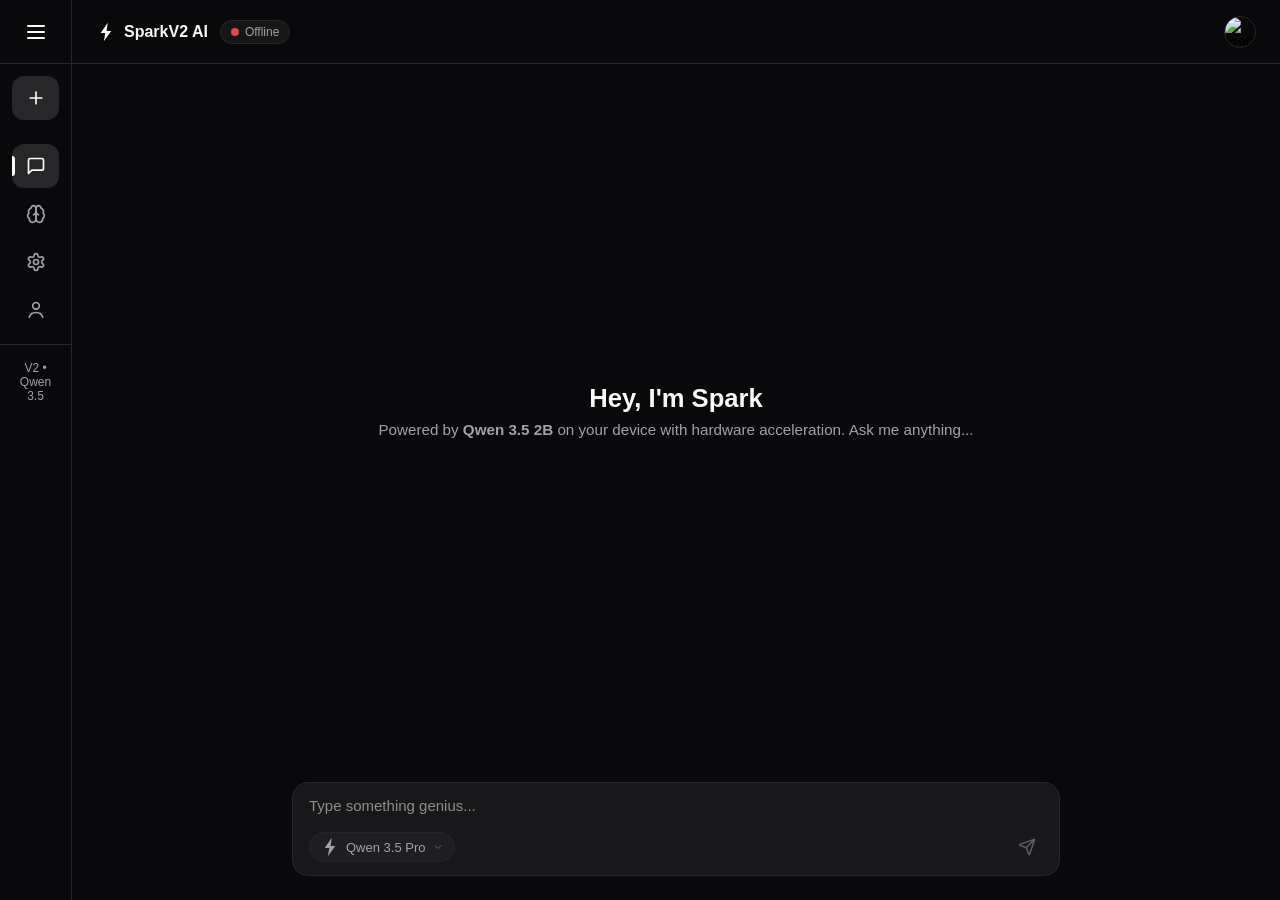
==== index.html @ 18bb7988 "feat: add static loading screen across web views and refactor startup orchestration scripts" ====
﻿<!DOCTYPE html>
<html lang="en">

<head>
    <meta charset="UTF-8">
    <base href="/">
    <meta name="viewport"
        content="width=device-width, initial-scale=1.0, maximum-scale=1.0, user-scalable=no, interactive-widget=resizes-content">
    <title>SparkV2 - Local AI Chat (Qwen 3.5)</title>

    <!-- Instant Static Loading Screen (Inlined so it displays frame 0 without FOUC) -->
    <style>
        #app-loader {
            position: fixed;
            top: 0; left: 0; width: 100vw; height: 100vh;
            background-color: #09090b;
            z-index: 999999;
            display: flex;
            flex-direction: column;
            align-items: center;
            justify-content: center;
            font-family: -apple-system, BlinkMacSystemFont, "Segoe UI", Roboto, sans-serif;
            color: #fafafa;
            transition: opacity 0.4s ease, visibility 0.4s ease;
        }
        #app-loader.fade-out {
            opacity: 0;
            visibility: hidden;
            pointer-events: none;
        }
        .loader-icon-box {
            width: 54px;
            height: 54px;
            border-radius: 14px;
            background: linear-gradient(135deg, #6366f1 0%, #8b5cf6 50%, #ec4899 100%);
            display: flex;
            align-items: center;
            justify-content: center;
            margin-bottom: 18px;
            box-shadow: 0 0 25px rgba(99, 102, 241, 0.45);
            animation: loader-glow 2s infinite ease-in-out;
        }
        .loader-app-title {
            font-size: 1.3rem;
            font-weight: 700;
            margin-bottom: 6px;
            letter-spacing: -0.02em;
        }
        .loader-app-sub {
            font-size: 0.85rem;
            color: #a1a1aa;
            margin-bottom: 22px;
        }
        .loader-bar-bg {
            width: 160px;
            height: 3px;
            background: rgba(255, 255, 255, 0.1);
            border-radius: 99px;
            overflow: hidden;
            position: relative;
        }
        .loader-bar-fill {
            width: 45%;
            height: 100%;
            background: linear-gradient(90deg, #6366f1, #a855f7);
            border-radius: 99px;
            position: absolute;
            animation: loader-slide 1.4s infinite ease-in-out;
        }
        @keyframes loader-slide {
            0% { left: -45%; }
            100% { left: 100%; }
        }
        @keyframes loader-glow {
            0%, 100% { transform: scale(1); box-shadow: 0 0 20px rgba(99, 102, 241, 0.4); }
            50% { transform: scale(1.04); box-shadow: 0 0 35px rgba(168, 85, 247, 0.6); }
        }
    </style>

    <script>
        (function() {
            function removeLoader() {
                var l = document.getElementById('app-loader');
                if (l && !l.classList.contains('fade-out')) {
                    l.classList.add('fade-out');
                    setTimeout(function() { if (l && l.parentNode) l.parentNode.removeChild(l); }, 450);
                }
            }
            window.addEventListener('load', function() {
                setTimeout(removeLoader, 300);
            });
            setTimeout(removeLoader, 2500);
        })();
    </script>

    <link rel="stylesheet" href="/css/style.css?v=3">
    <link rel="icon" href="/assets/favicon.ico">
    <script src="/js/marked.min.js?v=2" defer></script>
    <script src="/js/highlight.min.js?v=2" defer></script>
</head>

<body data-theme="dark">

    <!-- Instant Static Loading Screen -->
    <div id="app-loader">
        <div class="loader-icon-box">
            <svg width="26" height="26" viewBox="0 0 256 256" xmlns="http://www.w3.org/2000/svg">
                <path d="M150 10 L60 140 H120 L100 246 L196 116 H136 Z" fill="white" />
            </svg>
        </div>
        <div class="loader-app-title">SparkV2 AI</div>
        <div class="loader-app-sub">Warming up local Qwen 3.5 model...</div>
        <div class="loader-bar-bg">
            <div class="loader-bar-fill"></div>
        </div>
    </div>

    <div class="app-container">

        <div id="mobile-overlay" class="overlay hidden"></div>

        <!-- sidebar -->
        <aside id="sidebar" class="sidebar collapsed">
            <!-- sidebar-header -->
            <div id="sidebar-header" class="sidebar-header" title="Click to Expand">
                <div class="logo-group">
                    <svg xmlns="http://www.w3.org/2000/svg" class="logo-expand" width="24" height="24"
                        viewBox="0 0 24 24" fill="none" stroke="currentColor" stroke-width="2" stroke-linecap="round"
                        stroke-linejoin="round">
                        <line x1="4" x2="20" y1="12" y2="12"></line>
                        <line x1="4" x2="20" y1="6" y2="6"></line>
                        <line x1="4" x2="20" y1="18" y2="18"></line>
                    </svg>
                    <span class="sidebar-title fade-in-text">SparkV2</span>
                </div>

                <button id="sidebar-toggle-btn" class="sidebar-toggle-btn" aria-label="Collapse sidebar"
                    title="Collapse menu">
                    <svg xmlns="http://www.w3.org/2000/svg" width="20" height="20" viewBox="0 0 24 24" fill="none"
                        stroke="currentColor" stroke-width="2" stroke-linecap="round" stroke-linejoin="round"
                        class="toggle-icon">
                        <path d="m9 18 6-6-6-6" />
                    </svg>
                </button>
            </div>

            <div class="new-chat-wrapper">
                <button class="new-chat-btn" aria-label="New chat" title="New Chat">
                    <svg xmlns="http://www.w3.org/2000/svg" width="20" height="20" viewBox="0 0 24 24" fill="none"
                        stroke="currentColor" stroke-width="2" stroke-linecap="round" stroke-linejoin="round">
                        <path d="M5 12h14"></path>
                        <path d="M12 5v14"></path>
                    </svg>
                    <span class="fade-in-text">New Chat</span>
                </button>
            </div>

            <!-- side-bar-menu -->
            <nav class="sidebar-nav">
                <a href="index.html" class="nav-item active" title="Chat">
                    <svg xmlns="http://www.w3.org/2000/svg" width="20" height="20" viewBox="0 0 24 24" fill="none"
                        stroke="currentColor" stroke-width="2" stroke-linecap="round" stroke-linejoin="round">
                        <path d="M21 15a2 2 0 0 1-2 2H7l-4 4V5a2 2 0 0 1 2-2h14a2 2 0 0 1 2 2z"></path>
                    </svg>
                    <span class="nav-label fade-in-text">Chats</span>
                </a>
                <a href="memory.html" class="nav-item" title="Memory">
                    <svg xmlns="http://www.w3.org/2000/svg" width="20" height="20" viewBox="0 0 24 24" fill="none"
                        stroke="currentColor" stroke-width="2" stroke-linecap="round" stroke-linejoin="round">
                        <path d="M12 5a3 3 0 1 0-5.997.125 4 4 0 0 0-2.526 5.77 4 4 0 0 0 .556 6.588A4 4 0 1 0 12 18Z">
                        </path>
                        <path d="M12 5a3 3 0 1 1 5.997.125 4 4 0 0 1 2.526 5.77 4 4 0 0 1-.556 6.588A4 4 0 1 1 12 18Z">
                        </path>
                        <path d="M15 13a4.5 4.5 0 0 1-3-4 4.5 4.5 0 0 1-3 4"></path>
                    </svg>
                    <span class="nav-label fade-in-text">Memory</span>
                </a>
                <a href="settings.html" class="nav-item" title="Settings">
                    <svg xmlns="http://www.w3.org/2000/svg" width="20" height="20" viewBox="0 0 24 24" fill="none"
                        stroke="currentColor" stroke-width="2" stroke-linecap="round" stroke-linejoin="round">
                        <path
                            d="M12.22 2h-.44a2 2 0 0 0-2 2v.18a2 2 0 0 1-1 1.73l-.43.25a2 2 0 0 1-2 0l-.15-.08a2 2 0 0 0-2.73.73l-.22.38a2 2 0 0 0 .73 2.73l.15.1a2 2 0 0 1 1 1.72v.51a2 2 0 0 1-1 1.74l-.15.09a2 2 0 0 0-.73 2.73l.22.38a2 2 0 0 0 2.73.73l.15-.08a2 2 0 0 1 2 0l.43.25a2 2 0 0 1 1 1.73V20a2 2 0 0 0 2 2h.44a2 2 0 0 0 2-2v-.18a2 2 0 0 1 1-1.73l.43-.25a2 2 0 0 1 2 0l.15.08a2 2 0 0 0 2.73-.73l.22-.39a2 2 0 0 0-.73-2.73l-.15-.08a2 2 0 0 1-1-1.74v-.5a2 2 0 0 1 1-1.74l.15-.09a2 2 0 0 0 .73-2.73l-.22-.38a2 2 0 0 0-2.73-.73l-.15.08a2 2 0 0 1-2 0l-.43-.25a2 2 0 0 1-1-1.73V4a2 2 0 0 0-2-2z">
                        </path>
                        <circle cx="12" cy="12" r="3"></circle>
                    </svg>
                    <span class="nav-label fade-in-text">Settings</span>
                </a>
                <a href="profile.html" class="nav-item" title="Profile">
                    <svg xmlns="http://www.w3.org/2000/svg" width="20" height="20" viewBox="0 0 24 24" fill="none"
                        stroke="currentColor" stroke-width="2" stroke-linecap="round" stroke-linejoin="round">
                        <!-- Head -->
                        <path d="M20 21c0-3.3-3.6-6-8-6s-8 2.7-8 6" />
                        <!-- Face -->
                        <circle cx="12" cy="7" r="4" />
                    </svg>
                    <span class="nav-label fade-in-text">Profile</span>
                </a>
            </nav>

            <!-- chat chat-history-section -->
            <div class="chat-history-section fade-in-text">
                <div class="history-label">Recent Chats</div>
                <div class="history-list">
                    <a href="#" class="history-item">Explaining Quantum Physics</a>
                    <a href="#" class="history-item">Python Script Help</a>
                    <a href="#" class="history-item">Dinner Recipes</a>
                </div>
            </div>

            <div class="sidebar-footer">V2 • Qwen 3.5</div>
        </aside>

        <main class="main-content">

            <!-- header bar -->
            <header class="top-header">
                <div class="header-left">
                    <button id="mobile-menu-btn" class="mobile-menu-btn" name="side-bar-menu"
                        aria-label="Side Bar Menu">
                        <svg xmlns="http://www.w3.org/2000/svg" width="24" height="24" viewBox="0 0 24 24" fill="none"
                            stroke="currentColor" stroke-width="2" stroke-linecap="round" stroke-linejoin="round">
                            <line x1="4" x2="20" y1="12" y2="12"></line>
                            <line x1="4" x2="20" y1="6" y2="6"></line>
                            <line x1="4" x2="20" y1="18" y2="18"></line>
                        </svg>
                    </button>
                    <div class="header-branding">
                        <svg width="20" height="20" viewBox="0 0 256 256" xmlns="http://www.w3.org/2000/svg">
                            <path d="M150 10 L60 140 H120 L100 246 L196 116 H136 Z" fill="white" />
                        </svg>
                        <h1>SparkV2 AI</h1>
                    </div>

                    <!-- Server status indicator pill -->
                    <div class="server-status-pill" title="Local Inference Engine Status">
                        <span class="server-status-dot" id="server-status-dot"></span>
                        <span id="server-status-label">Checking...</span>
                    </div>
                </div>

                <div class="header-right">
                    <button class="profile-btn" title="Account" aria-label="Open account">
                        <img src="/assets/avatar.png" alt="Profile" class="profile-img" loading="lazy">
                    </button>
                </div>
            </header>

            <!-- chat screen -->
            <div class="chat-area" id="chat-area">
                <!-- Home welcome-screen -->
                <div id="welcome-screen" class="welcome-screen">
                    <h2>Hey, I'm Spark</h2>
                    <p>Powered by <strong>Qwen 3.5 2B</strong> on your device with hardware acceleration. Ask me anything...</p>
                </div>
            </div>

            <!-- Input message section -->
            <div class="input-area">
                <form id="chat-form" class="clean-input-container center-container">

                    <textarea id="chat-input" placeholder="Type something genius..." rows="1"></textarea>

                    <div class="input-footer">

                        <div class="model-selector-wrapper">
                            <button type="button" id="model-btn" class="model-pill">
                                <svg width="20" height="20" viewBox="0 0 256 256" xmlns="http://www.w3.org/2000/svg">
                                    <path d="M150 10 L60 140 H120 L100 246 L196 116 H136 Z" fill="currentColor" />
                                </svg>
                                <span id="current-model">Qwen 3.5 Pro</span>
                                <svg xmlns="http://www.w3.org/2000/svg" width="12" height="12" viewBox="0 0 24 24"
                                    fill="none" stroke="currentColor" stroke-width="2" stroke-linecap="round"
                                    stroke-linejoin="round" class="chevron">
                                    <path d="m6 9 6 6 6-6" />
                                </svg>
                            </button>

                            <div id="model-menu" class="model-menu hidden">
                                <div class="model-option selected" data-value="pro">
                                    <span class="model-name">Qwen 3.5 Pro</span>
                                    <span class="model-desc">Best for reasoning (2048 tokens)</span>
                                </div>
                                <div class="model-option" data-value="fast">
                                    <span class="model-name">Qwen 3.5 Fast</span>
                                    <span class="model-desc">Fastest response (1024 tokens)</span>
                                </div>
                                <div class="model-option" data-value="coding">
                                    <span class="model-name">Qwen 3.5 Coding</span>
                                    <span class="model-desc">Code precision (temp 0.2)</span>
                                </div>
                            </div>
                        </div>

                        <button type="submit" id="send-btn" class="send-btn" disabled name="send-chat"
                            aria-label="Send message">
                            <svg xmlns="http://www.w3.org/2000/svg" width="18" height="18" viewBox="0 0 24 24"
                                fill="none" stroke="currentColor" stroke-width="2" stroke-linecap="round"
                                stroke-linejoin="round">
                                <path
                                    d="M14.536 21.686a.5.5 0 0 0 .937-.024l6.5-19a.496.496 0 0 0-.635-.635l-19 6.5a.5.5 0 0 0-.024.937l7.93 3.18a2 2 0 0 1 1.112 1.11z">
                                </path>
                                <path d="m21.854 2.147-10.94 10.939"></path>
                            </svg>
                        </button>
                    </div>
                </form>
            </div>
        </main>

        <!-- mobile-nav-item -->
        <nav class="mobile-bottom-nav">
            <a href="index.html" class="mobile-nav-item active">
                <svg xmlns="http://www.w3.org/2000/svg" width="20" height="20" viewBox="0 0 24 24" fill="none"
                    stroke="currentColor" stroke-width="2" stroke-linecap="round" stroke-linejoin="round">
                    <path d="M21 15a2 2 0 0 1-2 2H7l-4 4V5a2 2 0 0 1 2-2h14a2 2 0 0 1 2 2z"></path>
                </svg>
                <span>Chat</span>
            </a>
            <a href="memory.html" class="mobile-nav-item">
                <svg xmlns="http://www.w3.org/2000/svg" width="20" height="20" viewBox="0 0 24 24" fill="none"
                    stroke="currentColor" stroke-width="2" stroke-linecap="round" stroke-linejoin="round">
                    <path d="M12 5a3 3 0 1 0-5.997.125 4 4 0 0 0-2.526 5.77 4 4 0 0 0 .556 6.588A4 4 0 1 0 12 18Z">
                    </path>
                    <path d="M12 5a3 3 0 1 1 5.997.125 4 4 0 0 1 2.526 5.77 4 4 0 0 1-.556 6.588A4 4 0 1 1 12 18Z">
                    </path>
                    <path d="M15 13a4.5 4.5 0 0 1-3-4 4.5 4.5 0 0 1-3 4"></path>
                </svg>
                <span>Memory</span>
            </a>
            <a href="settings.html" class="mobile-nav-item">
                <svg xmlns="http://www.w3.org/2000/svg" width="20" height="20" viewBox="0 0 24 24" fill="none"
                    stroke="currentColor" stroke-width="2" stroke-linecap="round" stroke-linejoin="round">
                    <path
                        d="M12.22 2h-.44a2 2 0 0 0-2 2v.18a2 2 0 0 1-1 1.73l-.43.25a2 2 0 0 1-2 0l-.15-.08a2 2 0 0 0-2.73.73l-.22.38a2 2 0 0 0 .73 2.73l.15.1a2 2 0 0 1 1 1.72v.51a2 2 0 0 1-1 1.74l-.15.09a2 2 0 0 0-.73 2.73l.22.38a2 2 0 0 0 2.73.73l.15-.08a2 2 0 0 1 2 0l.43.25a2 2 0 0 1 1 1.73V20a2 2 0 0 0 2 2h.44a2 2 0 0 0 2-2v-.18a2 2 0 0 1 1-1.73l.43-.25a2 2 0 0 1 2 0l.15.08a2 2 0 0 0 2.73-.73l.22-.39a2 2 0 0 0-.73-2.73l-.15-.08a2 2 0 0 1-1-1.74v-.5a2 2 0 0 1 1-1.74l.15-.09a2 2 0 0 0 .73-2.73l-.22-.38a2 2 0 0 0-2.73-.73l-.15.08a2 2 0 0 1-2 0l-.43-.25a2 2 0 0 1-1-1.73V4a2 2 0 0 0-2-2z">
                    </path>
                    <circle cx="12" cy="12" r="3"></circle>
                </svg>
                <span>Settings</span>
            </a>
            <a href="profile.html" class="mobile-nav-item">
                <svg xmlns="http://www.w3.org/2000/svg" width="20" height="20" viewBox="0 0 24 24" fill="none"
                    stroke="currentColor" stroke-width="2" stroke-linecap="round" stroke-linejoin="round">
                    <path d="M19 21v-2a4 4 0 0 0-4-4H9a4 4 0 0 0-4 4v2"></path>
                    <circle cx="12" cy="7" r="4"></circle>
                </svg>
                <span>Account</span>
            </a>
        </nav>

    </div>

    <script src="/js/script.js?v=2" defer></script>
    <script src="/js/offline-api.js?v=2" defer></script>
</body>

</html>
---- css/style.css ----
/* ==================== GLOBAL VARIABLES & RESET ==================== */
:root {
    /* DEFAULT: DARK MODE */
    --bg-main: #09090b;
    --bg-sidebar: #09090b;
    --bg-card: #18181b;
    --bg-hover: #27272a;
    --border-color: #27272a;
    --text-primary: #fafafa;
    --text-secondary: #a1a1aa;
    --text-placeholder: #8e8e8e;
    --welcome-secondary: #a1a1aa;
    
    --primary-white: #ffffff; 
    --btn-text: #000000;
    
    --input-bubble-bg: #1e1e1e;
    --input-bubble-focus: #2a2a2a;
    --user-avatar-bg: #3f3f46;
    --danger-bg: rgba(239, 68, 68, 0.1);
    --danger-text: #ef4444;
    --danger-border: rgba(239, 68, 68, 0.2);
}

/* LIGHT MODE OVERRIDES */
[data-theme="light"] {
    --bg-main: #ffffff;
    --bg-sidebar: #f9fafb;
    --bg-card: #ffffff;
    --bg-hover: #f4f4f5;
    --border-color: #e4e4e7;
    --text-primary: #09090b;
    --text-secondary: #71717a;
    --text-placeholder: #71717a;
    --welcome-secondary: #71717a;
    
    --primary-white: #18181b; 
    --btn-text: #ffffff;
    
    --input-bubble-bg: #f4f4f5;
    --input-bubble-focus: #ffffff;
    --user-avatar-bg: #e4e4e7;
    --danger-bg: #fee2e2;
    --danger-text: #dc2626;
    --danger-border: #fecaca;
}

/* ===== Custom Scrollbar (WebKit) ===== */
::-webkit-scrollbar {
    width: 8px;
    height: 8px;
}

::-webkit-scrollbar-track {
    background: transparent;
}

::-webkit-scrollbar-thumb {
    background-color: var(--border-color);
    border-radius: 999px;
}

::-webkit-scrollbar-thumb:hover {
    background-color: var(--border-color)
}

* {
    box-sizing: border-box;
    margin: 0;
    padding: 0;
}

body {
    font-family: 'Inter', sans-serif;
    background-color: var(--bg-main);
    color: var(--text-primary);
    overflow: hidden; 
    outline: none;
    -webkit-tap-highlight-color: transparent;
}

button:focus-visible,
input:focus-visible,
textarea:focus-visible,
a:focus-visible {
    outline: 2px solid var(--primary-white);
    outline-offset: 2px;
}

.app-container {
    display: flex;
    height: 100dvh; 
    width: 100%;
    overflow: hidden; 
}

/* ==================== LAYOUT HELPERS ==================== */
.center-container {
    max-width: 768px;
    width: 100%;
    margin: 0 auto; 
}

/* ==================== SIDEBAR STYLES ==================== */
.sidebar {
    width: 72px; 
    background-color: var(--bg-sidebar);
    border-right: 1px solid var(--border-color);
    display: flex;
    flex-direction: column;
    transition: width 0.4s cubic-bezier(0.25, 0.8, 0.25, 1), transform 0.3s ease;
    z-index: 50;
    height: 100%;
    overflow: hidden;
    flex-shrink: 0;
}

.sidebar.expanded {
    width: 260px;
}

.sidebar-header {
    height: 64px;
    width: 100%;
    display: flex;
    align-items: center;
    justify-content: space-between;
    padding: 0 12px 0 24px;
    border-bottom: 1px solid var(--border-color);
    white-space: nowrap;
    cursor: pointer;
}

.logo-group {
    display: flex;
    align-items: center;
    overflow: hidden;
}

.sidebar.collapsed .sidebar-header {
    padding: 0;
    justify-content: center;
}

.sidebar.collapsed .sidebar-title,
.sidebar.collapsed .sidebar-toggle-btn {
    display: none;
}

.sidebar-title {
    margin-left: 12px;
    font-weight: 600;
    color: var(--text-primary);
    opacity: 0;
    animation: fadeIn 0.3s forwards 0.1s;
}

.sidebar-toggle-btn {
    background: transparent;
    border: none;
    color: var(--text-secondary);
    cursor: pointer;
    padding: 6px;
    border-radius: 6px;
    display: flex;
    align-items: center;
    justify-content: center;
    transition: background 0.2s, color 0.2s;
}

.sidebar-toggle-btn:hover {
    background-color: var(--bg-hover);
    color: var(--text-primary);
}

.toggle-icon {
    transition: transform 0.4s cubic-bezier(0.34, 1.56, 0.64, 1);
}

.sidebar.expanded .toggle-icon {
    transform: rotate(180deg);
}

.new-chat-wrapper {
    padding: 12px;
    width: 100%;
}

.new-chat-btn {
    width: 100%;
    height: 44px;
    background-color: var(--bg-hover);
    color: var(--text-primary);
    border: none;
    border-radius: 12px;
    cursor: pointer;
    display: flex;
    align-items: center;
    justify-content: center;
    transition: all 0.2s;
    overflow: hidden;
    white-space: nowrap;
}

.sidebar.expanded .new-chat-btn {
    justify-content: flex-start;
    padding-left: 12px;
    background-color: var(--primary-white);
    color: var(--btn-text);
}

.sidebar.expanded .logo-expand {
    display: none;
}
.new-chat-btn span {
    margin-left: 10px;
    font-size: 14px;
    font-weight: 500;
}

.sidebar-nav {
    display: flex;
    flex-direction: column;
    gap: 4px;
    padding: 12px;
    width: 100%;
}

.nav-item {
    width: 100%;
    height: 44px;
    display: flex;
    align-items: center;
    justify-content: center;
    color: var(--text-secondary);
    border-radius: 12px;
    text-decoration: none;
    transition: all 0.2s;
    white-space: nowrap;
    overflow: hidden;
    position: relative;
}

.nav-item::before {
    content: '';
    position: absolute;
    left: 0;
    top: 50%;
    transform: translateY(-50%) scaleY(0);
    width: 3px;
    height: 20px;
    background-color: var(--text-primary);
    border-radius: 0 4px 4px 0;
    transition: transform 0.2s ease;
}

.nav-item:hover::before, .nav-item.active::before {
    transform: translateY(-50%) scaleY(1);
}

.sidebar.expanded .nav-item {
    justify-content: flex-start;
    padding-left: 12px;
}

.nav-item svg {
    min-width: 20px;
}

.nav-label {
    margin-left: 12px;
    font-size: 14px;
}

.nav-item:hover, .nav-item.active {
    background-color: var(--bg-hover);
    color: var(--text-primary);
}

.chat-history-section {
    flex: 1;
    padding: 24px 16px;
    overflow-y: auto;
    border-top: 1px solid var(--border-color);
    margin-top: auto;
    opacity: 0;
    transition: opacity 0.2s ease;
    display: none; 
}

.sidebar.expanded .chat-history-section {
    display: block;
    opacity: 1;
    transition-delay: 0.1s;
}

.history-label {
    font-size: 12px;
    font-weight: 600;
    color: var(--text-secondary);
    margin-bottom: 12px;
    text-transform: uppercase;
    letter-spacing: 0.5px;
}

.history-list {
    display: flex;
    flex-direction: column;
    gap: 8px;
    padding-left: 16px;
}

.history-item {
    font-size: 14px;
    color: var(--text-secondary);
    text-decoration: none;
    white-space: nowrap;
    overflow: hidden;
    text-overflow: ellipsis;
    padding: 6px 0;
    transition: color 0.2s;
}

.history-item:hover {
    color: var(--text-primary);
}

.fade-in-text {
    opacity: 0;
    transform: translateX(-10px);
    transition: opacity 0.3s ease, transform 0.3s ease;
    display: none; 
    white-space: nowrap;
}

.sidebar.expanded .fade-in-text {
    opacity: 1;
    transform: translateX(0);
    display: inline-block;
}

.sidebar-footer {
    padding: 16px;
    font-size: 12px;
    color: var(--text-secondary);
    border-top: 1px solid var(--border-color);
    width: 100%;
    text-align: center;
}
.sidebar.expanded .sidebar-footer {
    text-align: left;
    padding-left: 24px;
}

/* ==================== MAIN CONTENT ==================== */
.main-content {
    flex: 1;
    display: flex;
    flex-direction: column;
    position: relative;
    height: 100%;
}

.top-header {
    height: 64px;
    border-bottom: 1px solid var(--border-color);
    display: flex;
    align-items: center;
    justify-content: space-between;
    padding: 0 24px;
    flex-shrink: 0;
}

.header-left, .header-branding { display: flex; align-items: center; }
.header-branding { gap: 8px; }
.header-branding h1 { font-size: 16px; font-weight: 600; }
.header-right { display: flex; align-items: center; }

.profile-btn {
    background: none;
    border: none;
    cursor: pointer;
    padding: 0;
    border-radius: 50%;
    display: flex;
}

.profile-img {
    width: 32px;
    height: 32px;
    border-radius: 50%;
    object-fit: cover;
    border: 1px solid var(--border-color);
}

.mobile-menu-btn {
    display: none;
    background: none;
    border: none;
    color: var(--text-primary);
    cursor: pointer;
    margin-right: 16px;
}

/* ==================== CHAT AREA ==================== */
.chat-area {
    flex: 1;
    overflow-y: auto;
    padding: 24px;
    display: flex;
    flex-direction: column;
    gap: 24px;
    scroll-behavior: smooth;
}

.message-row {
    display: flex;
    gap: 16px;
    width: 100%;
    max-width: 768px;
    margin: 0 auto;
}

.message-row.user {
    flex-direction: row-reverse;
}

.message-content {
    display: flex;
    flex-direction: column;
    gap: 6px;
    max-width: 80%;
}

.message-bubble {
    padding: 0;
    font-size: 15px;
    line-height: 1.6;
    color: var(--text-primary);
}

.message-row.user .message-bubble {
    background-color: var(--bg-hover);
    padding: 10px 16px;
    border-radius: 18px;
    border-bottom-right-radius: 4px;
    color: var(--primary-white);
}

.message-row.ai .message-bubble {
    background-color: transparent;
    padding: 0;
}

.message-avatar {
    width: 32px;
    height: 32px;
    border-radius: 50%;
    flex-shrink: 0;
    display: flex;
    align-items: center;
    justify-content: center;
    background-color: var(--bg-hover);
}

.message-avatar svg {
    width: 18px;
    height: 18px;
}

.message-row.user .message-avatar {
    background-color: var(--user-avatar-bg);
}

.typing-indicator {
    display: flex;
    gap: 4px;
    padding: 12px 16px;
    background-color: var(--bg-card);
    border-radius: 18px;
    width: fit-content;
    border-bottom-left-radius: 4px;
}

.typing-dot {
    width: 6px;
    height: 6px;
    background-color: var(--text-secondary);
    border-radius: 50%;
    animation: bounce 1.4s infinite ease-in-out both;
}

.typing-dot:nth-child(1) { animation-delay: -0.32s; }
.typing-dot:nth-child(2) { animation-delay: -0.16s; }

@keyframes bounce {
    0%, 80%, 100% { transform: scale(0); }
    40% { transform: scale(1); }
}

.input-area {
    padding: 24px;
    background-color: var(--bg-main);
    width: 100%;
    transition: bottom 0.2s ease-in-out;
}

.clean-input-container {
    background-color: var(--bg-card);
    border: 1px solid var(--border-color);
    border-radius: 16px;
    padding: 12px 16px;
    display: flex;
    flex-direction: column;
    gap: 8px;
}

#chat-input {
    background: transparent;
    border: none;
    color: var(--text-primary);
    resize: none;
    outline: none;
    font-family: inherit;
    font-size: 15px;
    line-height: 1.5;
    min-height: 24px;
    max-height: 200px;
    width: 100%;
}
#chat-input::placeholder { color: var(--text-placeholder); }

.input-footer {
    display: flex;
    justify-content: space-between;
    align-items: center;
    margin-top: 4px;
}

.model-selector-wrapper { position: relative; }

.model-pill {
    display: flex;
    align-items: center;
    gap: 6px;
    background-color: rgba(255, 255, 255, 0.03);
    border: 1px solid var(--border-color);
    color: var(--text-secondary);
    font-size: 13px;
    font-weight: 500;
    padding: 4px 10px;
    border-radius: 999px;
    cursor: pointer;
    transition: all 0.2s;
}

.model-pill:hover {
    background-color: var(--bg-hover);
    border-color: var(--text-secondary);
    color: var(--text-primary);
}

.model-pill .spark-icon { color: var(--text-primary); }
.model-pill .chevron { opacity: 0.5; width: 12px; }

.model-menu {
    position: absolute;
    bottom: 115%;
    left: 0;
    width: 220px;
    background-color: var(--bg-card);
    border: 1px solid var(--border-color);
    border-radius: 12px;
    box-shadow: 0 4px 20px rgba(0,0,0,0.3);
    padding: 6px;
    z-index: 100;
    display: flex;
    flex-direction: column;
    gap: 2px;
    opacity: 1;
    transform: translateY(0);
    transition: opacity 0.2s, transform 0.2s;
}

.model-menu.hidden { display: none; opacity: 0; transform: translateY(10px); }

.model-option {
    padding: 10px;
    border-radius: 8px;
    cursor: pointer;
    display: flex;
    flex-direction: column;
    gap: 2px;
}

.model-option:hover, .model-option.selected { background-color: var(--bg-hover); }
.model-name { color: var(--text-primary); font-size: 13px; font-weight: 500; }
.model-desc { color: var(--text-secondary); font-size: 11px; }

.send-btn {
    width: 32px;
    height: 32px;
    background: transparent;
    border: none;
    border-radius: 8px;
    display: flex;
    align-items: center;
    justify-content: center;
    cursor: pointer;
    transition: all 0.2s;
    color: var(--text-secondary);
}

.send-btn:not(:disabled) { 
    background-color: var(--primary-white); 
    color: var(--btn-text); 
}
.send-btn:disabled { cursor: not-allowed; opacity: 0.5; }

.welcome-screen {
    margin: auto;
    text-align: center;
    opacity: 1;
    transition: opacity 0.25s ease, transform 0.25s ease;
}
.welcome-screen h2 { font-size: 1.6rem; margin-bottom: 8px; }
.welcome-screen p { font-size: 0.95rem; color: var(--welcome-secondary); }
.welcome-screen.hidden {
    opacity: 0;
    transform: scale(0.96);
    pointer-events: none;
    display: none; 
}

.mobile-bottom-nav { 
    display: none; 
    z-index: 999;
}

.overlay {
    position: fixed;
    top: 0; left: 0; right: 0; bottom: 0;
    background: rgba(0,0,0,0.5);
    z-index: 40;
}
.hidden { display: none; }
@keyframes fadeIn { to { opacity: 1; } }

.spark-icon {
    width: 20px;
    height: 20px;
    color: var(--primary-white);
}

@media (max-width: 768px) {
    .mobile-menu-btn { display: block; }
    .top-header { padding: 0 16px; }
    .header-branding h1 { margin-left: 0; }

    .sidebar { position: fixed; left: 0; top: 0; bottom: 0; width: 280px; transform: translateX(-100%); }
    .sidebar.open { transform: translateX(0); }
    .sidebar.open .sidebar-title, .sidebar.open .fade-in-text { display: inline-block !important; opacity: 1 !important; transform: translateX(0) !important; }
    .sidebar.open .sidebar-toggle-btn { display: flex !important; transform: rotate(180deg); }
    .sidebar.open .sidebar-header { justify-content: space-between !important; padding: 0 12px 0 24px !important; }
    .sidebar.open .new-chat-btn, .sidebar.open .nav-item { justify-content: flex-start !important; padding-left: 12px !important; }
    .sidebar.open .sidebar-footer { text-align: left !important; padding-left: 24px !important; }
    .sidebar .chat-history-section { display: block; opacity: 1; }

    .top-header {
        position: fixed;
        background-color: var(--bg-main);
        top: 0; left: 0; right: 0;
        z-index: 30;
        width: 100%;
    }

    .input-area {
        position: fixed;
        bottom: 60px;
        left: 0; right: 0;
        z-index: 30;
        padding: 12px 16px;
        background-color: transparent;
    }

    .mobile-bottom-nav {
        display: flex; position: fixed; bottom: 0; left: 0; right: 0; height: 60px;
        background: var(--bg-main); border-top: 1px solid var(--border-color);
        justify-content: space-around; align-items: center; z-index: 40;
    }
    .mobile-nav-item { display: flex; flex-direction: column; align-items: center; color: var(--text-secondary); font-size: 10px; text-decoration: none; gap: 4px; padding: 8px; }
    .mobile-nav-item.active { color: var(--primary-white); }

    .chat-area {
        height: 100dvh;
        overflow-y: auto;
        padding-top: 80px; 
        padding-bottom: var(--chat-bottom-space, 200px);
        display: block; 
    }
    
    .message-row { margin-bottom: 20px; }
    .message-row.user { gap: 0; }
    .logo-group svg{ display: none; }
}

/* ==================== BOT MESSAGE FORMATTING & CODE BLOCKS ==================== */

.message-bubble p {
    margin-bottom: 16px;
    line-height: 1.6;
}

.code-wrapper {
    margin: 24px 0;
    border: 1px solid var(--border-color);
    border-radius: 8px;
    background-color: #0d0d0d;
    overflow: hidden;
    width: 90%;
}

.code-header {
    background-color: #27272a;
    padding: 6px 12px;
    font-size: 11px;
    color: #a1a1aa;
    text-transform: uppercase;
    font-weight: 700;
    letter-spacing: 0.5px;
    border-bottom: 1px solid var(--border-color);
    user-select: none;
    
    /* ADDED: To position the copy button */
    display: flex;
    justify-content: space-between;
    align-items: center;
}

.code-wrapper pre {
    margin: 0 !important;
    padding: 16px;
    overflow-x: auto;
    background-color: transparent;
    border: none;
    border-radius: 0;
}

/* ADDED: Copy Button Styles */
.copy-btn {
    background: transparent;
    border: none;
    color: var(--text-secondary);
    cursor: pointer;
    font-size: 11px;
    font-family: inherit;
    font-weight: 600;
    transition: color 0.2s;
    padding: 2px 6px;
    border-radius: 4px;
}

.copy-btn:hover {
    color: var(--primary-white);
    background-color: rgba(255, 255, 255, 0.05);
}

.message-bubble ul, 
.message-bubble ol {
    margin: 16px 0;
    padding-left: 24px; 
}

.message-bubble li {
    margin-bottom: 8px; 
    color: var(--text-secondary);
}

.message-bubble li strong {
    color: var(--text-primary);
}

.message-bubble h1, 
.message-bubble h2, 
.message-bubble h3 {
    margin-top: 24px;
    margin-bottom: 12px;
    padding-bottom: 8px;
    border-bottom: 1px solid var(--border-color);
    color: var(--primary-white);
    font-weight: 600;
}

.message-bubble blockquote {
    background-color: rgba(255, 255, 255, 0.05);
    border-left: 4px solid var(--text-primary);
    padding: 12px 16px;
    margin: 16px 0;
    border-radius: 0 8px 8px 0;
    color: var(--text-secondary);
    font-style: italic;
}

.message-bubble :not(pre) > code {
    background-color: rgba(255, 255, 255, 0.1);
    color: #ff79c6;
    padding: 2px 6px;
    border-radius: 4px;
    font-family: 'Consolas', monospace;
    font-size: 0.9em;
}

.code-wrapper code {
    font-family: 'Consolas', 'Monaco', monospace;
    font-size: 14px;
    color: #e4e4e7;
}

/* ==================== SYNTAX HIGHLIGHTING COLORS (Atom One Dark) ==================== */
.hljs-comment, .hljs-quote { color: #5c6370; font-style: italic; }
.hljs-doctag, .hljs-keyword, .hljs-formula { color: #c678dd; }
.hljs-section, .hljs-name, .hljs-selector-tag, .hljs-deletion, .hljs-subst { color: #e06c75; }
.hljs-literal { color: #56b6c2; }
.hljs-string, .hljs-regexp, .hljs-addition, .hljs-attribute, .hljs-meta .hljs-string { color: #98c379; }
.hljs-attr, .hljs-variable, .hljs-template-variable, .hljs-type, .hljs-selector-class, .hljs-selector-attr, .hljs-selector-pseudo, .hljs-number { color: #d19a66; }
.hljs-symbol, .hljs-bullet, .hljs-link, .hljs-meta, .hljs-selector-id, .hljs-title { color: #61aeee; }
.hljs-built_in, .hljs-title.class_, .hljs-class .hljs-title { color: #e6c07b; }
.hljs-emphasis { font-style: italic; }
.hljs-strong { font-weight: bold; }
.hljs-link { text-decoration: underline; }

/* ==================== THOUGHT PROCESS (QWEN REASONING) ==================== */
.thought-box {
    background: rgba(99, 102, 241, 0.07);
    border: 1px solid rgba(99, 102, 241, 0.25);
    border-radius: 8px;
    margin: 8px 0 14px 0;
    overflow: hidden;
    font-size: 0.9em;
}

.thought-box.streaming {
    border-color: rgba(99, 102, 241, 0.45);
    box-shadow: 0 0 12px rgba(99, 102, 241, 0.15);
}

.thought-header {
    padding: 8px 12px;
    display: flex;
    align-items: center;
    gap: 8px;
    cursor: pointer;
    user-select: none;
    background: rgba(99, 102, 241, 0.1);
    font-weight: 600;
    color: #a5b4fc;
}

.thought-box summary {
    list-style: none;
}
.thought-box summary::-webkit-details-marker {
    display: none;
}

.thought-body {
    padding: 10px 14px;
    color: var(--text-secondary);
    border-top: 1px solid rgba(99, 102, 241, 0.2);
    font-style: italic;
    font-size: 0.92em;
    line-height: 1.5;
}

.thought-spinner {
    width: 12px;
    height: 12px;
    border: 2px solid #a5b4fc;
    border-top-color: transparent;
    border-radius: 50%;
    display: inline-block;
    animation: thought-spin 0.8s linear infinite;
}

@keyframes thought-spin {
    to { transform: rotate(360deg); }
}

/* Server Status Indicator */
.server-status-pill {
    display: flex;
    align-items: center;
    gap: 6px;
    padding: 4px 10px;
    background: rgba(255, 255, 255, 0.05);
    border: 1px solid var(--border-color);
    border-radius: 999px;
    font-size: 0.75rem;
    color: var(--text-secondary);
    margin-left: 12px;
}

.server-status-dot {
    width: 8px;
    height: 8px;
    border-radius: 50%;
    background-color: #f59e0b;
    transition: background-color 0.3s ease;
}
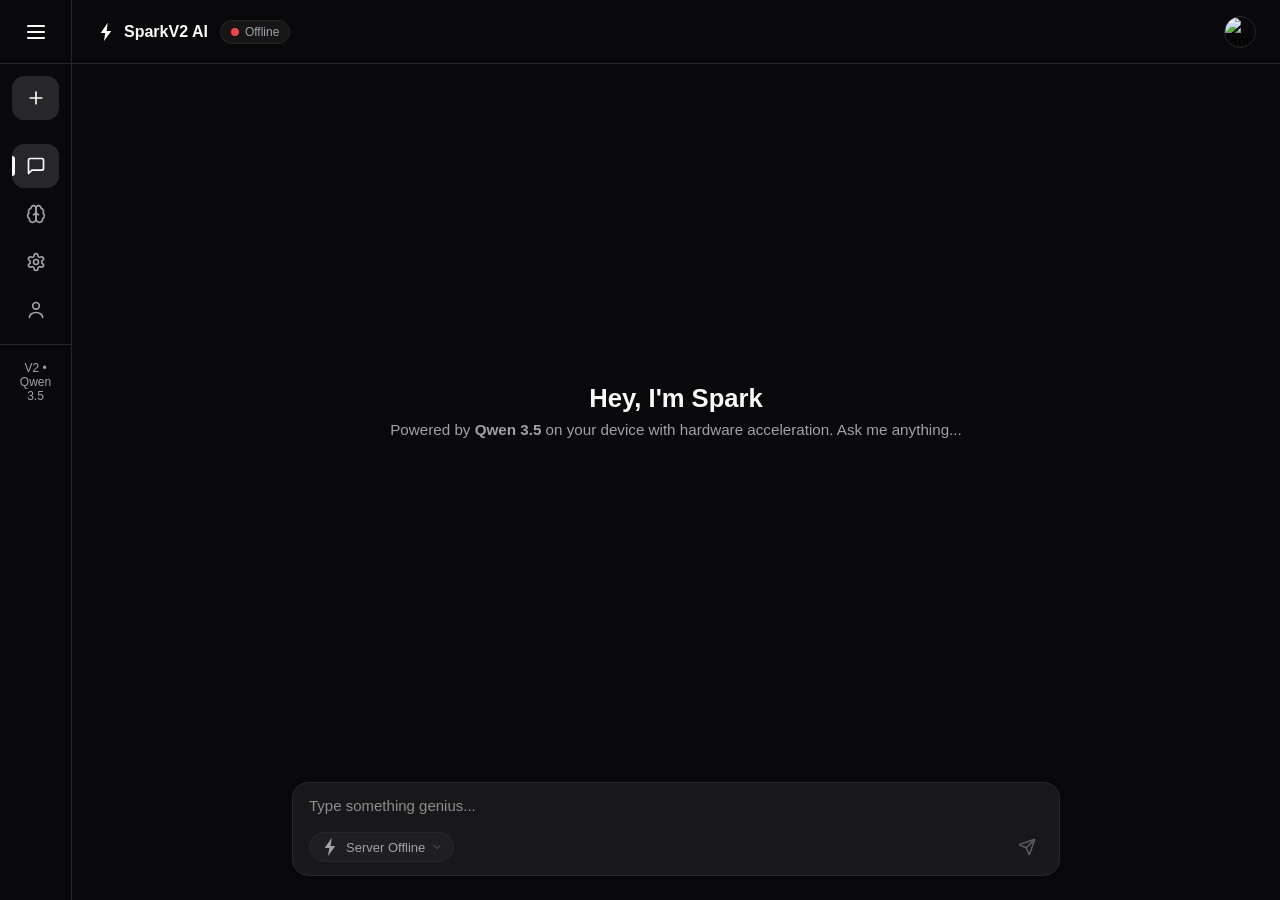
==== commit 6965ed47: "feat: add core frontend UI scripts, styles, and offline API integration for chat interface" ====
--- a/index.html
+++ b/index.html
@@ -1,4 +1,4 @@
-﻿<!DOCTYPE html>
+<!DOCTYPE html>
 <html lang="en">
 
 <head>
@@ -200,10 +200,8 @@
             <!-- chat chat-history-section -->
             <div class="chat-history-section fade-in-text">
                 <div class="history-label">Recent Chats</div>
-                <div class="history-list">
-                    <a href="#" class="history-item">Explaining Quantum Physics</a>
-                    <a href="#" class="history-item">Python Script Help</a>
-                    <a href="#" class="history-item">Dinner Recipes</a>
+                <div class="history-list" id="sidebar-history-list">
+                    <!-- Dynamically populated from chat sessions -->
                 </div>
             </div>
 
@@ -267,7 +265,7 @@
                                 <svg width="20" height="20" viewBox="0 0 256 256" xmlns="http://www.w3.org/2000/svg">
                                     <path d="M150 10 L60 140 H120 L100 246 L196 116 H136 Z" fill="currentColor" />
                                 </svg>
-                                <span id="current-model">Qwen 3.5 Pro</span>
+                                <span id="current-model">Loading model...</span>
                                 <svg xmlns="http://www.w3.org/2000/svg" width="12" height="12" viewBox="0 0 24 24"
                                     fill="none" stroke="currentColor" stroke-width="2" stroke-linecap="round"
                                     stroke-linejoin="round" class="chevron">
@@ -276,17 +274,8 @@
                             </button>
 
                             <div id="model-menu" class="model-menu hidden">
-                                <div class="model-option selected" data-value="pro">
-                                    <span class="model-name">Qwen 3.5 Pro</span>
-                                    <span class="model-desc">Best for reasoning (2048 tokens)</span>
-                                </div>
-                                <div class="model-option" data-value="fast">
-                                    <span class="model-name">Qwen 3.5 Fast</span>
-                                    <span class="model-desc">Fastest response (1024 tokens)</span>
-                                </div>
-                                <div class="model-option" data-value="coding">
-                                    <span class="model-name">Qwen 3.5 Coding</span>
-                                    <span class="model-desc">Code precision (temp 0.2)</span>
+                                <div class="model-option" style="cursor: default; opacity: 0.7;">
+                                    <span class="model-name">Scanning models/ ...</span>
                                 </div>
                             </div>
                         </div>
@@ -349,8 +338,8 @@
 
     </div>
 
-    <script src="/js/script.js?v=2" defer></script>
-    <script src="/js/offline-api.js?v=2" defer></script>
+    <script src="js/offline-api.js?v=6"></script>
+    <script src="js/script.js?v=6" defer></script>
 </body>
 
 </html>
--- a/css/style.css
+++ b/css/style.css
@@ -306,23 +306,73 @@
 .history-list {
     display: flex;
     flex-direction: column;
-    gap: 8px;
-    padding-left: 16px;
+    gap: 4px;
+    padding-left: 0;
 }
 
 .history-item {
-    font-size: 14px;
+    display: flex;
+    align-items: center;
+    justify-content: space-between;
+    font-size: 13.5px;
     color: var(--text-secondary);
     text-decoration: none;
+    padding: 7px 10px;
+    border-radius: 8px;
+    transition: all 0.2s ease;
+    cursor: pointer;
+    position: relative;
+    user-select: none;
+}
+
+.history-item:hover {
+    background-color: var(--bg-hover);
+    color: var(--text-primary);
+}
+
+.history-item.active {
+    background-color: var(--bg-hover);
+    color: var(--text-primary);
+    font-weight: 500;
+}
+
+.history-item-title {
     white-space: nowrap;
     overflow: hidden;
     text-overflow: ellipsis;
-    padding: 6px 0;
-    transition: color 0.2s;
-}
-
-.history-item:hover {
-    color: var(--text-primary);
+    flex: 1;
+    margin-right: 6px;
+}
+
+.delete-chat-btn {
+    background: none;
+    border: none;
+    color: var(--text-secondary);
+    cursor: pointer;
+    padding: 2px 4px;
+    border-radius: 4px;
+    display: flex;
+    align-items: center;
+    justify-content: center;
+    opacity: 0;
+    transition: opacity 0.15s, color 0.15s, background-color 0.15s;
+    flex-shrink: 0;
+}
+
+.history-item:hover .delete-chat-btn {
+    opacity: 1;
+}
+
+.delete-chat-btn:hover {
+    color: var(--danger-text, #ef4444);
+    background-color: rgba(239, 68, 68, 0.15);
+}
+
+.history-empty {
+    font-size: 13px;
+    color: var(--text-placeholder);
+    padding: 8px 4px;
+    font-style: italic;
 }
 
 .fade-in-text {
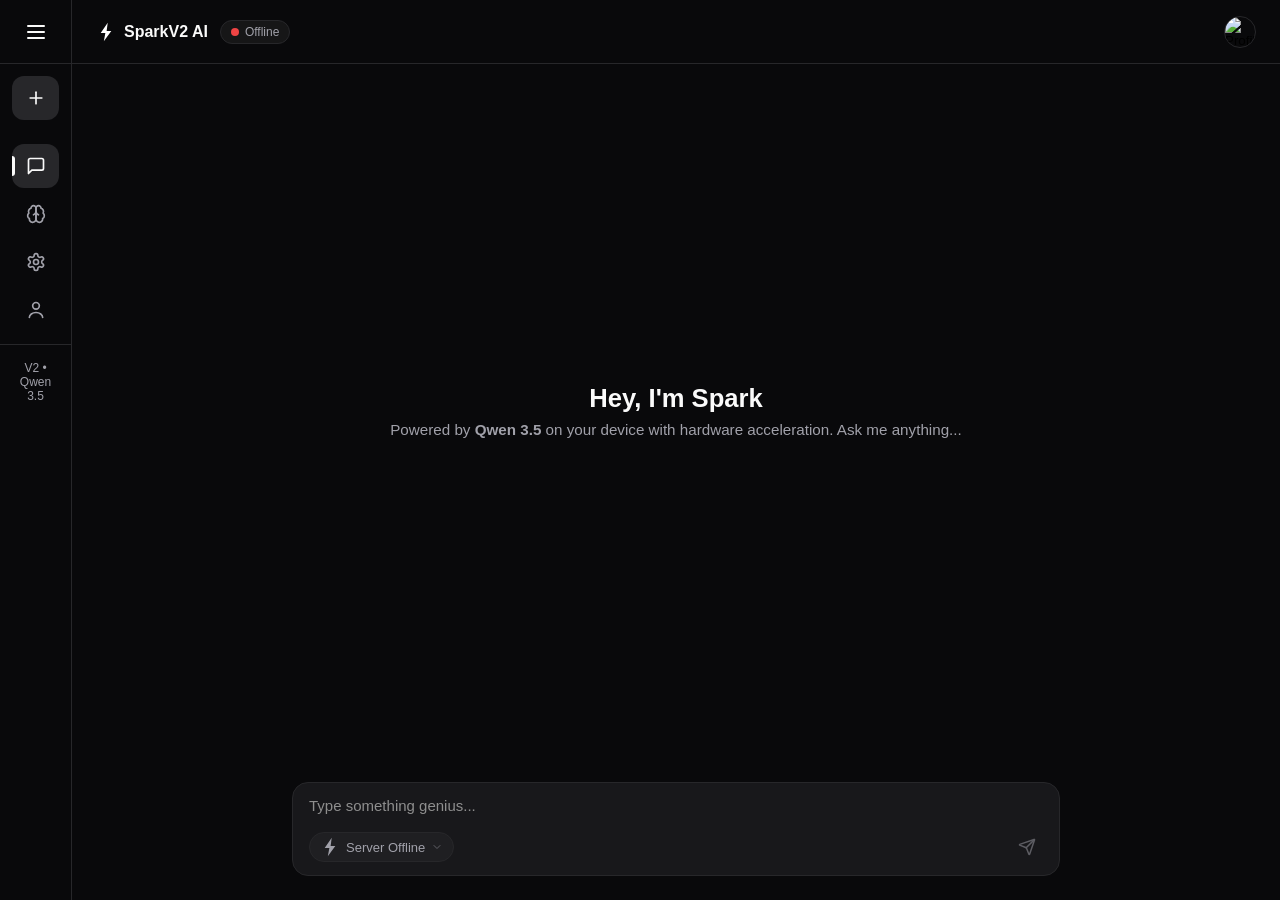
==== commit f6d5ef8a: "feat: add core frontend scripts and update page routing to root path" ====
--- a/index.html
+++ b/index.html
@@ -157,7 +157,7 @@
 
             <!-- side-bar-menu -->
             <nav class="sidebar-nav">
-                <a href="index.html" class="nav-item active" title="Chat">
+                <a href="/" class="nav-item active" title="Chat">
                     <svg xmlns="http://www.w3.org/2000/svg" width="20" height="20" viewBox="0 0 24 24" fill="none"
                         stroke="currentColor" stroke-width="2" stroke-linecap="round" stroke-linejoin="round">
                         <path d="M21 15a2 2 0 0 1-2 2H7l-4 4V5a2 2 0 0 1 2-2h14a2 2 0 0 1 2 2z"></path>
@@ -237,7 +237,7 @@
                 </div>
 
                 <div class="header-right">
-                    <button class="profile-btn" title="Account" aria-label="Open account">
+                    <button class="profile-btn" title="Account" aria-label="Open account" onclick="window.location.href='profile.html'">
                         <img src="/assets/avatar.png" alt="Profile" class="profile-img" loading="lazy">
                     </button>
                 </div>
@@ -298,7 +298,7 @@
 
         <!-- mobile-nav-item -->
         <nav class="mobile-bottom-nav">
-            <a href="index.html" class="mobile-nav-item active">
+            <a href="/" class="mobile-nav-item active">
                 <svg xmlns="http://www.w3.org/2000/svg" width="20" height="20" viewBox="0 0 24 24" fill="none"
                     stroke="currentColor" stroke-width="2" stroke-linecap="round" stroke-linejoin="round">
                     <path d="M21 15a2 2 0 0 1-2 2H7l-4 4V5a2 2 0 0 1 2-2h14a2 2 0 0 1 2 2z"></path>
@@ -338,8 +338,8 @@
 
     </div>
 
-    <script src="js/offline-api.js?v=6"></script>
-    <script src="js/script.js?v=6" defer></script>
+    <script src="js/offline-api.js?v=9"></script>
+    <script src="js/script.js?v=9" defer></script>
 </body>
 
 </html>
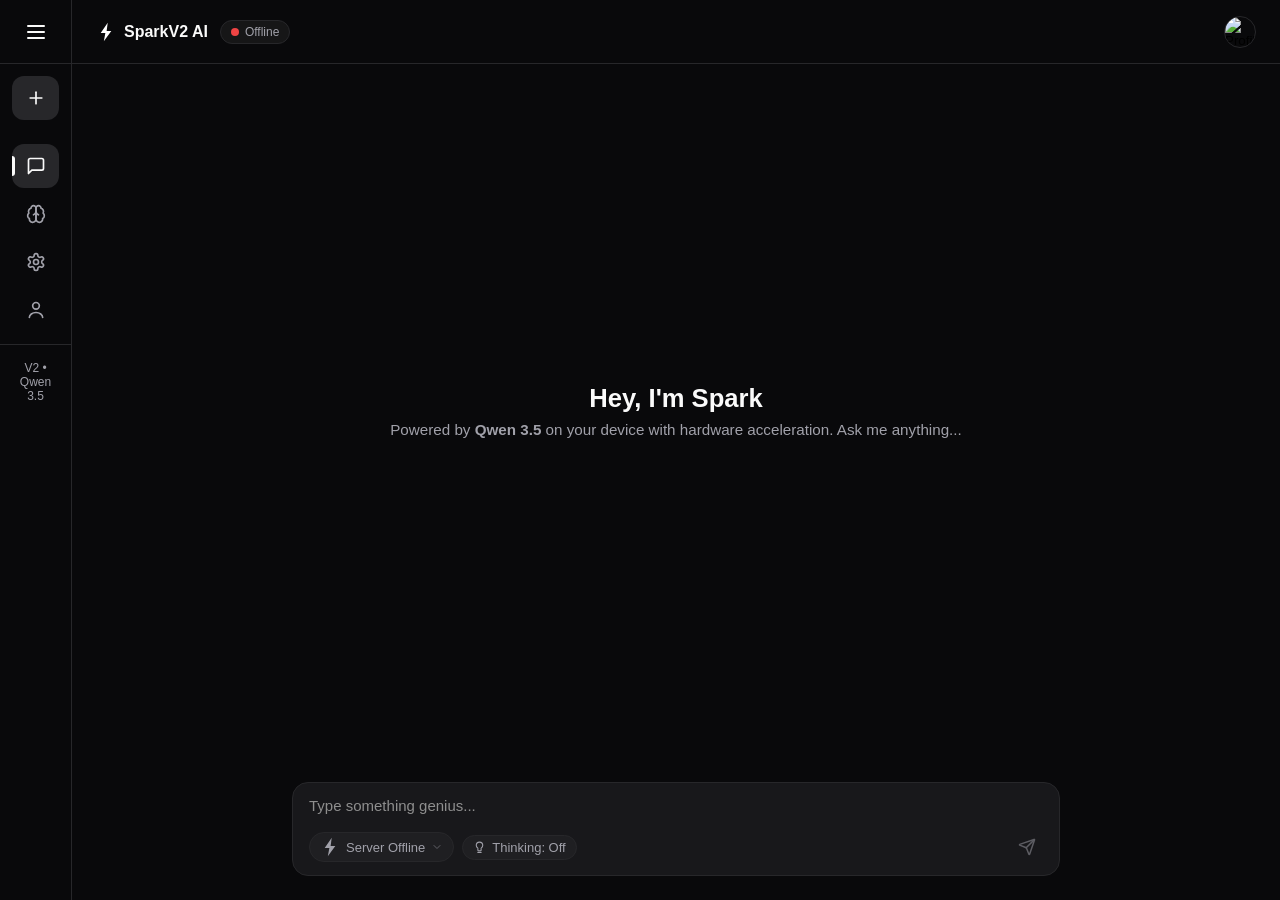
==== commit 4bd2c28f: "feat: implement offline api client, chat UI components, and local session management" ====
--- a/index.html
+++ b/index.html
@@ -93,7 +93,7 @@
         })();
     </script>
 
-    <link rel="stylesheet" href="/css/style.css?v=3">
+    <link rel="stylesheet" href="/css/style.css?v=12">
     <link rel="icon" href="/assets/favicon.ico">
     <script src="/js/marked.min.js?v=2" defer></script>
     <script src="/js/highlight.min.js?v=2" defer></script>
@@ -260,24 +260,34 @@
 
                     <div class="input-footer">
 
-                        <div class="model-selector-wrapper">
-                            <button type="button" id="model-btn" class="model-pill">
-                                <svg width="20" height="20" viewBox="0 0 256 256" xmlns="http://www.w3.org/2000/svg">
-                                    <path d="M150 10 L60 140 H120 L100 246 L196 116 H136 Z" fill="currentColor" />
-                                </svg>
-                                <span id="current-model">Loading model...</span>
-                                <svg xmlns="http://www.w3.org/2000/svg" width="12" height="12" viewBox="0 0 24 24"
-                                    fill="none" stroke="currentColor" stroke-width="2" stroke-linecap="round"
-                                    stroke-linejoin="round" class="chevron">
-                                    <path d="m6 9 6 6 6-6" />
-                                </svg>
-                            </button>
-
-                            <div id="model-menu" class="model-menu hidden">
-                                <div class="model-option" style="cursor: default; opacity: 0.7;">
-                                    <span class="model-name">Scanning models/ ...</span>
+                        <div class="footer-left-controls" style="display: flex; align-items: center; gap: 8px; flex-wrap: wrap;">
+                            <div class="model-selector-wrapper">
+                                <button type="button" id="model-btn" class="model-pill">
+                                    <svg width="20" height="20" viewBox="0 0 256 256" xmlns="http://www.w3.org/2000/svg">
+                                        <path d="M150 10 L60 140 H120 L100 246 L196 116 H136 Z" fill="currentColor" />
+                                    </svg>
+                                    <span id="current-model">Loading model...</span>
+                                    <svg xmlns="http://www.w3.org/2000/svg" width="12" height="12" viewBox="0 0 24 24"
+                                        fill="none" stroke="currentColor" stroke-width="2" stroke-linecap="round"
+                                        stroke-linejoin="round" class="chevron">
+                                        <path d="m6 9 6 6 6-6" />
+                                    </svg>
+                                </button>
+
+                                <div id="model-menu" class="model-menu hidden">
+                                    <div class="model-option" style="cursor: default; opacity: 0.7;">
+                                        <span class="model-name">Scanning models/ ...</span>
+                                    </div>
                                 </div>
                             </div>
+
+                            <button type="button" id="thinking-quick-toggle" class="model-pill" title="Toggle AI Deep Thinking (Chain-of-thought)">
+                                <svg xmlns="http://www.w3.org/2000/svg" width="13" height="13" viewBox="0 0 24 24" fill="none" stroke="currentColor" stroke-width="2" stroke-linecap="round" stroke-linejoin="round">
+                                    <path d="M12 2a6 6 0 0 0-6 6c0 2.22 1.2 4.16 3 5.2V17a1 1 0 0 0 1 1h4a1 1 0 0 0 1-1v-3.8c1.8-1.04 3-2.98 3-5.2a6 6 0 0 0-6-6z"/>
+                                    <path d="M9 21h6"/>
+                                </svg>
+                                <span id="thinking-quick-label">Thinking: Off</span>
+                            </button>
                         </div>
 
                         <button type="submit" id="send-btn" class="send-btn" disabled name="send-chat"
@@ -338,8 +348,8 @@
 
     </div>
 
-    <script src="js/offline-api.js?v=9"></script>
-    <script src="js/script.js?v=9" defer></script>
+    <script src="js/offline-api.js?v=13"></script>
+    <script src="js/script.js?v=13" defer></script>
 </body>
 
 </html>
--- a/css/style.css
+++ b/css/style.css
@@ -957,3 +957,15 @@
     background-color: #f59e0b;
     transition: background-color 0.3s ease;
 }
+
+
+/* Quick Thinking Toggle Pill */
+#thinking-quick-toggle.active {
+    background-color: rgba(99, 102, 241, 0.16);
+    border-color: #6366f1;
+    color: #a5b4fc;
+}
+#thinking-quick-toggle:hover {
+    background-color: var(--bg-hover);
+    border-color: var(--text-secondary);
+}
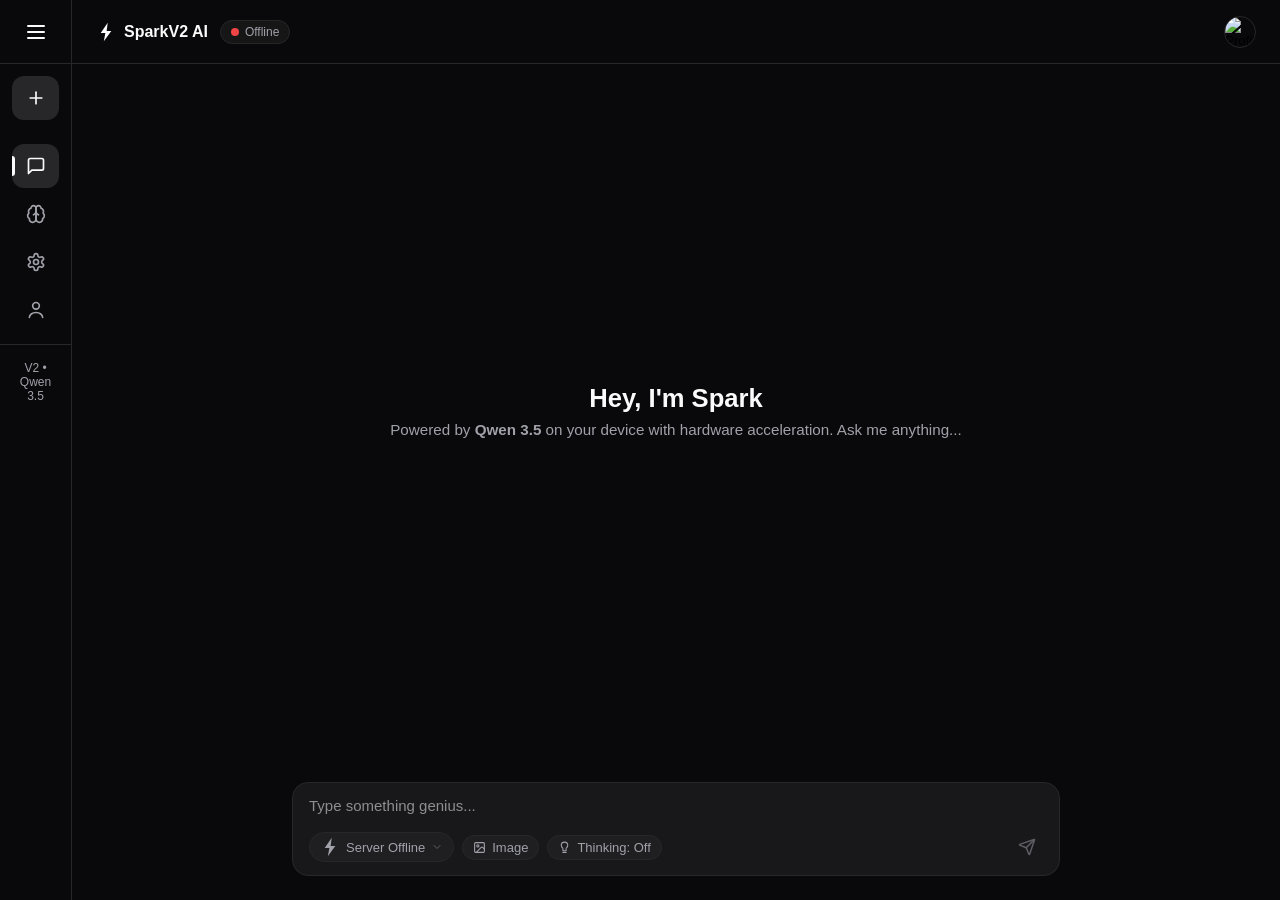
==== commit 433fee74: "feat: add native multimodal vision support with automatic mmproj projector binding" ====
--- a/index.html
+++ b/index.html
@@ -93,7 +93,7 @@
         })();
     </script>
 
-    <link rel="stylesheet" href="/css/style.css?v=12">
+    <link rel="stylesheet" href="/css/style.css?v=15">
     <link rel="icon" href="/assets/favicon.ico">
     <script src="/js/marked.min.js?v=2" defer></script>
     <script src="/js/highlight.min.js?v=2" defer></script>
@@ -256,7 +256,12 @@
             <div class="input-area">
                 <form id="chat-form" class="clean-input-container center-container">
 
+                    <!-- Image Attachments Preview Tray -->
+                    <div id="attachments-preview-tray" class="attachments-preview-tray hidden"></div>
+
                     <textarea id="chat-input" placeholder="Type something genius..." rows="1"></textarea>
+
+                    <input type="file" id="image-file-input" accept="image/*" multiple style="display: none;">
 
                     <div class="input-footer">
 
@@ -280,6 +285,15 @@
                                     </div>
                                 </div>
                             </div>
+
+                            <button type="button" id="attach-img-btn" class="model-pill" title="Attach Image (or drag & drop / Ctrl+V)" aria-label="Attach Image">
+                                <svg xmlns="http://www.w3.org/2000/svg" width="13" height="13" viewBox="0 0 24 24" fill="none" stroke="currentColor" stroke-width="2" stroke-linecap="round" stroke-linejoin="round">
+                                    <rect width="18" height="18" x="3" y="3" rx="2" ry="2"/>
+                                    <circle cx="9" cy="9" r="2"/>
+                                    <path d="m21 15-3.086-3.086a2 2 0 0 0-2.828 0L6 21"/>
+                                </svg>
+                                <span>Image</span>
+                            </button>
 
                             <button type="button" id="thinking-quick-toggle" class="model-pill" title="Toggle AI Deep Thinking (Chain-of-thought)">
                                 <svg xmlns="http://www.w3.org/2000/svg" width="13" height="13" viewBox="0 0 24 24" fill="none" stroke="currentColor" stroke-width="2" stroke-linecap="round" stroke-linejoin="round">
@@ -348,8 +362,37 @@
 
     </div>
 
-    <script src="js/offline-api.js?v=13"></script>
-    <script src="js/script.js?v=13" defer></script>
+    <!-- Fullscreen Image Lightbox Modal -->
+    <div id="image-lightbox" class="image-lightbox hidden">
+        <div class="lightbox-overlay" id="lightbox-backdrop"></div>
+        <div class="lightbox-container">
+            <div class="lightbox-top-bar">
+                <span id="lightbox-title" class="lightbox-title">Image Preview</span>
+                <div class="lightbox-actions">
+                    <a id="lightbox-download-btn" href="#" download="spark-image.png" class="lightbox-btn" title="Download image">
+                        <svg xmlns="http://www.w3.org/2000/svg" width="15" height="15" viewBox="0 0 24 24" fill="none" stroke="currentColor" stroke-width="2" stroke-linecap="round" stroke-linejoin="round">
+                            <path d="M21 15v4a2 2 0 0 1-2 2H5a2 2 0 0 1-2-2v-4"/>
+                            <polyline points="7 10 12 15 17 10"/>
+                            <line x1="12" x2="12" y1="15" y2="3"/>
+                        </svg>
+                        <span>Download</span>
+                    </a>
+                    <button type="button" id="lightbox-close-btn" class="lightbox-btn close-btn" title="Close (Esc)">
+                        <svg xmlns="http://www.w3.org/2000/svg" width="16" height="16" viewBox="0 0 24 24" fill="none" stroke="currentColor" stroke-width="2" stroke-linecap="round" stroke-linejoin="round">
+                            <line x1="18" y1="6" x2="6" y2="18"/>
+                            <line x1="6" y1="6" x2="18" y2="18"/>
+                        </svg>
+                    </button>
+                </div>
+            </div>
+            <div class="lightbox-media-wrap">
+                <img id="lightbox-img" src="" alt="Enlarged view">
+            </div>
+        </div>
+    </div>
+
+    <script src="js/offline-api.js?v=15"></script>
+    <script src="js/script.js?v=15" defer></script>
 </body>
 
 </html>
--- a/css/style.css
+++ b/css/style.css
@@ -475,6 +475,10 @@
     flex-direction: row-reverse;
 }
 
+.message-row.user .message-content {
+    align-items: flex-end;
+}
+
 .message-content {
     display: flex;
     flex-direction: column;
@@ -969,3 +973,430 @@
     background-color: var(--bg-hover);
     border-color: var(--text-secondary);
 }
+
+
+/* ==================== IMAGE ATTACHMENTS & GENERATION ==================== */
+
+/* Input Drag Over Feedback */
+.clean-input-container.drag-over {
+    border-color: #6366f1 !important;
+    background-color: rgba(99, 102, 241, 0.08) !important;
+    box-shadow: 0 0 25px rgba(99, 102, 241, 0.35) !important;
+}
+
+/* Attachments Preview Tray above Chat Input */
+.attachments-preview-tray {
+    display: flex;
+    align-items: center;
+    gap: 10px;
+    padding: 10px 14px 6px 14px;
+    overflow-x: auto;
+    max-width: 100%;
+    animation: traySlideDown 0.2s ease-out;
+}
+
+.attachments-preview-tray.hidden {
+    display: none;
+}
+
+@keyframes traySlideDown {
+    from { opacity: 0; transform: translateY(-6px); }
+    to { opacity: 1; transform: translateY(0); }
+}
+
+.attachment-preview-card {
+    position: relative;
+    width: 68px;
+    height: 68px;
+    border-radius: 10px;
+    overflow: hidden;
+    border: 1px solid var(--border-color);
+    background: var(--bg-card);
+    flex-shrink: 0;
+    box-shadow: 0 2px 8px rgba(0, 0, 0, 0.2);
+    transition: transform 0.15s ease, border-color 0.2s;
+}
+
+.attachment-preview-card:hover {
+    transform: translateY(-2px);
+    border-color: #6366f1;
+}
+
+.attachment-preview-card img {
+    width: 100%;
+    height: 100%;
+    object-fit: cover;
+    display: block;
+}
+
+.attachment-remove-btn {
+    position: absolute;
+    top: 3px;
+    right: 3px;
+    width: 20px;
+    height: 20px;
+    border-radius: 50%;
+    background: rgba(15, 15, 20, 0.85);
+    border: 1px solid rgba(255, 255, 255, 0.25);
+    color: #fff;
+    font-size: 13px;
+    font-weight: 700;
+    display: flex;
+    align-items: center;
+    justify-content: center;
+    cursor: pointer;
+    line-height: 1;
+    transition: all 0.15s ease;
+    padding: 0;
+}
+
+.attachment-remove-btn:hover {
+    background: #ef4444;
+    border-color: #ef4444;
+    transform: scale(1.15);
+}
+
+/* User Message Attached Images */
+.message-attachments-container {
+    display: flex;
+    flex-wrap: wrap;
+    gap: 8px;
+    margin-bottom: 6px;
+}
+
+.message-row.user .message-attachments-container {
+    justify-content: flex-end;
+}
+
+.message-attachment-thumb {
+    width: 130px;
+    height: 130px;
+    border-radius: 12px;
+    overflow: hidden;
+    position: relative;
+    cursor: zoom-in;
+    border: 1px solid var(--border-color);
+    box-shadow: 0 2px 8px rgba(0, 0, 0, 0.25);
+    transition: transform 0.2s ease, box-shadow 0.2s, border-color 0.2s;
+    background: var(--bg-card);
+    flex-shrink: 0;
+}
+
+.message-attachments-container .message-attachment-thumb:only-child {
+    width: 220px;
+    height: 150px;
+}
+
+.message-attachment-thumb img {
+    width: 100%;
+    height: 100%;
+    object-fit: cover;
+    display: block;
+    transition: transform 0.25s ease;
+}
+
+.message-attachment-thumb:hover {
+    transform: translateY(-2px) scale(1.02);
+    box-shadow: 0 6px 18px rgba(0, 0, 0, 0.4);
+    border-color: #6366f1;
+}
+
+.message-attachment-thumb:hover img {
+    transform: scale(1.05);
+}
+
+/* Fallback for standard markdown images inside bubbles */
+.message-bubble img {
+    max-width: 100%;
+    max-height: 280px;
+    border-radius: 10px;
+    object-fit: contain;
+    display: block;
+    margin: 8px 0;
+}
+
+/* AI Generated Image Card */
+.ai-generated-image-card {
+    margin: 10px 0;
+    border: 1px solid var(--border-color);
+    border-radius: 12px;
+    overflow: hidden;
+    background: var(--bg-card);
+    max-width: 360px;
+    box-shadow: 0 4px 16px rgba(0, 0, 0, 0.25);
+    animation: imageFadeIn 0.3s ease-out;
+}
+
+@keyframes imageFadeIn {
+    from { opacity: 0; transform: scale(0.98); }
+    to { opacity: 1; transform: scale(1); }
+}
+
+.ai-image-wrap {
+    position: relative;
+    cursor: zoom-in;
+    overflow: hidden;
+    background: #09090b;
+    display: flex;
+    align-items: center;
+    justify-content: center;
+    max-height: 240px;
+}
+
+.ai-generated-img {
+    width: 100%;
+    height: auto;
+    max-height: 240px;
+    object-fit: contain;
+    display: block;
+    transition: transform 0.3s ease;
+}
+
+.ai-image-wrap:hover .ai-generated-img {
+    transform: scale(1.02);
+}
+
+.ai-image-overlay {
+    position: absolute;
+    inset: 0;
+    background: rgba(0, 0, 0, 0.35);
+    display: flex;
+    align-items: center;
+    justify-content: center;
+    opacity: 0;
+    transition: opacity 0.2s ease;
+    backdrop-filter: blur(2px);
+}
+
+.ai-image-wrap:hover .ai-image-overlay {
+    opacity: 1;
+}
+
+.ai-image-zoom-hint {
+    display: inline-flex;
+    align-items: center;
+    gap: 6px;
+    padding: 6px 14px;
+    background: rgba(0, 0, 0, 0.75);
+    border: 1px solid rgba(255, 255, 255, 0.2);
+    border-radius: 20px;
+    color: #fff;
+    font-size: 12px;
+    font-weight: 500;
+}
+
+.ai-image-footer {
+    display: flex;
+    justify-content: space-between;
+    align-items: center;
+    padding: 10px 14px;
+    background: var(--bg-main);
+    border-top: 1px solid var(--border-color);
+}
+
+.ai-image-caption {
+    font-size: 12.5px;
+    color: var(--text-secondary);
+    overflow: hidden;
+    text-overflow: ellipsis;
+    white-space: nowrap;
+    max-width: 70%;
+}
+
+.ai-image-download-btn {
+    display: inline-flex;
+    align-items: center;
+    gap: 5px;
+    padding: 5px 12px;
+    border-radius: 8px;
+    font-size: 12px;
+    font-weight: 500;
+    background: var(--bg-card);
+    border: 1px solid var(--border-color);
+    color: var(--text-primary);
+    cursor: pointer;
+    transition: all 0.2s;
+}
+
+.ai-image-download-btn:hover {
+    border-color: #6366f1;
+    color: #818cf8;
+    background: rgba(99, 102, 241, 0.1);
+}
+
+/* SVG Vector Art Preview */
+.svg-preview-wrapper {
+    margin: 12px 0;
+    border: 1px solid var(--border-color);
+    border-radius: 12px;
+    overflow: hidden;
+    background: var(--bg-card);
+}
+
+.svg-preview-header {
+    display: flex;
+    justify-content: space-between;
+    align-items: center;
+    padding: 8px 12px;
+    border-bottom: 1px solid var(--border-color);
+    background: var(--bg-main);
+    font-size: 12px;
+    font-weight: 500;
+    color: var(--text-secondary);
+}
+
+.svg-preview-actions {
+    display: flex;
+    gap: 8px;
+}
+
+.svg-toggle-btn {
+    background: transparent;
+    border: 1px solid var(--border-color);
+    color: var(--text-secondary);
+    border-radius: 6px;
+    padding: 2px 8px;
+    font-size: 11px;
+    cursor: pointer;
+    transition: all 0.15s;
+}
+
+.svg-toggle-btn:hover {
+    color: var(--text-primary);
+    border-color: var(--text-secondary);
+}
+
+.svg-render-canvas {
+    padding: 20px;
+    display: flex;
+    align-items: center;
+    justify-content: center;
+    background: radial-gradient(circle, rgba(255,255,255,0.05) 1px, transparent 1px);
+    background-size: 16px 16px;
+    overflow: auto;
+    min-height: 140px;
+}
+
+.svg-render-canvas svg {
+    max-width: 100%;
+    height: auto;
+    max-height: 380px;
+    display: block;
+}
+
+/* Fullscreen Lightbox Modal */
+.image-lightbox {
+    position: fixed;
+    inset: 0;
+    z-index: 999999;
+    display: flex;
+    align-items: center;
+    justify-content: center;
+    animation: lightboxFadeIn 0.2s ease-out;
+}
+
+.image-lightbox.hidden {
+    display: none;
+}
+
+@keyframes lightboxFadeIn {
+    from { opacity: 0; }
+    to { opacity: 1; }
+}
+
+.lightbox-overlay {
+    position: absolute;
+    inset: 0;
+    background: rgba(0, 0, 0, 0.85);
+    backdrop-filter: blur(8px);
+}
+
+.lightbox-container {
+    position: relative;
+    z-index: 2;
+    max-width: 90vw;
+    max-height: 90vh;
+    display: flex;
+    flex-direction: column;
+    background: var(--bg-card);
+    border: 1px solid var(--border-color);
+    border-radius: 14px;
+    overflow: hidden;
+    box-shadow: 0 12px 48px rgba(0, 0, 0, 0.7);
+    animation: lightboxScale 0.2s ease-out;
+}
+
+@keyframes lightboxScale {
+    from { transform: scale(0.95); opacity: 0; }
+    to { transform: scale(1); opacity: 1; }
+}
+
+.lightbox-top-bar {
+    display: flex;
+    justify-content: space-between;
+    align-items: center;
+    padding: 10px 16px;
+    border-bottom: 1px solid var(--border-color);
+    background: var(--bg-main);
+}
+
+.lightbox-title {
+    font-size: 13px;
+    font-weight: 500;
+    color: var(--text-primary);
+}
+
+.lightbox-actions {
+    display: flex;
+    align-items: center;
+    gap: 8px;
+}
+
+.lightbox-btn {
+    display: inline-flex;
+    align-items: center;
+    gap: 6px;
+    padding: 5px 12px;
+    border-radius: 8px;
+    font-size: 12px;
+    font-weight: 500;
+    background: var(--bg-card);
+    border: 1px solid var(--border-color);
+    color: var(--text-primary);
+    cursor: pointer;
+    text-decoration: none;
+    transition: all 0.15s;
+}
+
+.lightbox-btn:hover {
+    border-color: #6366f1;
+    color: #818cf8;
+}
+
+.lightbox-btn.close-btn {
+    padding: 5px 8px;
+    color: var(--text-secondary);
+}
+
+.lightbox-btn.close-btn:hover {
+    color: #ef4444;
+    border-color: #ef4444;
+}
+
+.lightbox-media-wrap {
+    flex: 1;
+    overflow: auto;
+    display: flex;
+    align-items: center;
+    justify-content: center;
+    padding: 14px;
+    max-height: calc(90vh - 60px);
+    background: #09090b;
+}
+
+.lightbox-media-wrap img {
+    max-width: 100%;
+    max-height: 80vh;
+    object-fit: contain;
+    border-radius: 8px;
+}
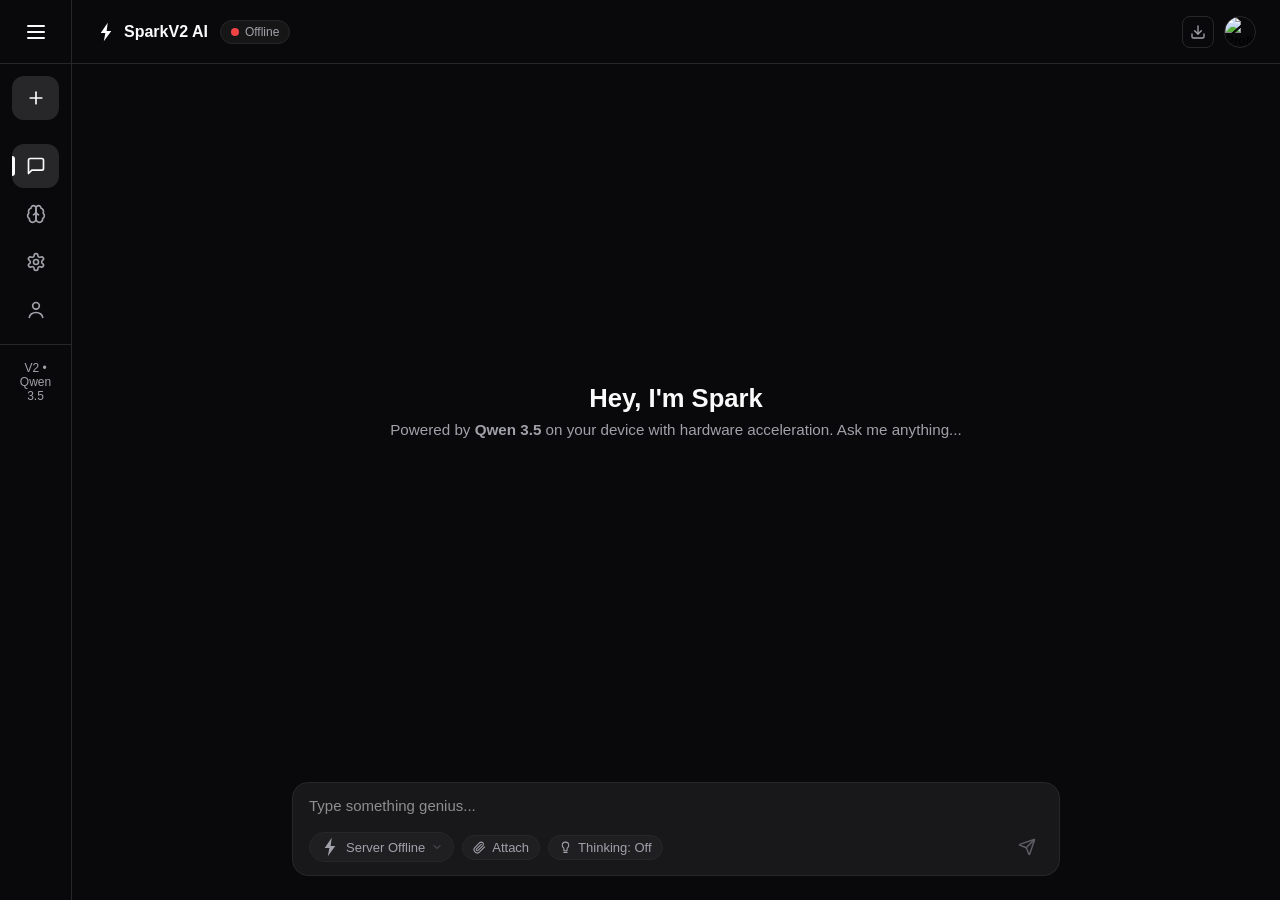
==== commit 5cd70e12: "feat: add memory management UI and offline API client for chat sessions" ====
--- a/index.html
+++ b/index.html
@@ -200,6 +200,15 @@
             <!-- chat chat-history-section -->
             <div class="chat-history-section fade-in-text">
                 <div class="history-label">Recent Chats</div>
+                <div class="sidebar-search-box">
+                    <svg xmlns="http://www.w3.org/2000/svg" width="13" height="13" viewBox="0 0 24 24" fill="none"
+                        stroke="currentColor" stroke-width="2" stroke-linecap="round" stroke-linejoin="round"
+                        class="sidebar-search-icon">
+                        <circle cx="11" cy="11" r="8"></circle>
+                        <path d="m21 21-4.3-4.3"></path>
+                    </svg>
+                    <input type="text" id="sidebar-search-input" placeholder="Search chats..." class="sidebar-search-field" autocomplete="off" />
+                </div>
                 <div class="history-list" id="sidebar-history-list">
                     <!-- Dynamically populated from chat sessions -->
                 </div>
@@ -237,6 +246,13 @@
                 </div>
 
                 <div class="header-right">
+                    <button class="header-action-btn" id="export-chat-btn" title="Export this chat as Markdown" aria-label="Export chat as Markdown">
+                        <svg xmlns="http://www.w3.org/2000/svg" width="16" height="16" viewBox="0 0 24 24" fill="none" stroke="currentColor" stroke-width="2" stroke-linecap="round" stroke-linejoin="round">
+                            <path d="M21 15v4a2 2 0 0 1-2 2H5a2 2 0 0 1-2-2v-4"/>
+                            <polyline points="7 10 12 15 17 10"/>
+                            <line x1="12" y1="15" x2="12" y2="3"/>
+                        </svg>
+                    </button>
                     <button class="profile-btn" title="Account" aria-label="Open account" onclick="window.location.href='profile.html'">
                         <img src="/assets/avatar.png" alt="Profile" class="profile-img" loading="lazy">
                     </button>
@@ -256,12 +272,12 @@
             <div class="input-area">
                 <form id="chat-form" class="clean-input-container center-container">
 
-                    <!-- Image Attachments Preview Tray -->
+                    <!-- Attachments Preview Tray (Images & Documents) -->
                     <div id="attachments-preview-tray" class="attachments-preview-tray hidden"></div>
 
                     <textarea id="chat-input" placeholder="Type something genius..." rows="1"></textarea>
 
-                    <input type="file" id="image-file-input" accept="image/*" multiple style="display: none;">
+                    <input type="file" id="image-file-input" accept="image/*,.txt,.md,.py,.js,.jsx,.ts,.tsx,.html,.css,.json,.csv,.xml,.yaml,.yml,.c,.cpp,.h,.java,.rs,.go,.sh,.bat,.log,.sql" multiple style="display: none;">
 
                     <div class="input-footer">
 
@@ -286,13 +302,11 @@
                                 </div>
                             </div>
 
-                            <button type="button" id="attach-img-btn" class="model-pill" title="Attach Image (or drag & drop / Ctrl+V)" aria-label="Attach Image">
+                            <button type="button" id="attach-img-btn" class="model-pill" title="Attach file or image (or drag & drop / Ctrl+V)" aria-label="Attach File">
                                 <svg xmlns="http://www.w3.org/2000/svg" width="13" height="13" viewBox="0 0 24 24" fill="none" stroke="currentColor" stroke-width="2" stroke-linecap="round" stroke-linejoin="round">
-                                    <rect width="18" height="18" x="3" y="3" rx="2" ry="2"/>
-                                    <circle cx="9" cy="9" r="2"/>
-                                    <path d="m21 15-3.086-3.086a2 2 0 0 0-2.828 0L6 21"/>
+                                    <path d="m21.44 11.05-9.19 9.19a6 6 0 0 1-8.49-8.49l8.57-8.57A4 4 0 1 1 18 8.84l-8.59 8.57a2 2 0 0 1-2.83-2.83l8.49-8.48"/>
                                 </svg>
-                                <span>Image</span>
+                                <span>Attach</span>
                             </button>
 
                             <button type="button" id="thinking-quick-toggle" class="model-pill" title="Toggle AI Deep Thinking (Chain-of-thought)">
--- a/css/style.css
+++ b/css/style.css
@@ -424,7 +424,31 @@
 .header-left, .header-branding { display: flex; align-items: center; }
 .header-branding { gap: 8px; }
 .header-branding h1 { font-size: 16px; font-weight: 600; }
-.header-right { display: flex; align-items: center; }
+.header-right {
+    display: flex;
+    align-items: center;
+    gap: 10px;
+}
+
+.header-action-btn {
+    width: 32px;
+    height: 32px;
+    border-radius: 8px;
+    background: transparent;
+    border: 1px solid var(--border-color);
+    color: var(--text-secondary);
+    display: flex;
+    align-items: center;
+    justify-content: center;
+    cursor: pointer;
+    transition: all 0.2s ease;
+}
+
+.header-action-btn:hover {
+    background: var(--bg-hover);
+    color: var(--text-primary);
+    border-color: #6366f1;
+}
 
 .profile-btn {
     background: none;
@@ -505,6 +529,201 @@
     background-color: transparent;
     padding: 0;
 }
+
+/* ==================== MESSAGE ACTION BAR ==================== */
+.message-action-bar {
+    display: flex;
+    align-items: center;
+    gap: 5px;
+    margin-top: 6px;
+    opacity: 0;
+    transition: opacity 0.2s ease, transform 0.2s ease;
+    transform: translateY(2px);
+}
+
+.message-row:hover .message-action-bar,
+.message-row:focus-within .message-action-bar {
+    opacity: 1;
+    transform: translateY(0);
+}
+
+.message-action-bar.user {
+    justify-content: flex-end;
+}
+
+.msg-action-btn {
+    display: inline-flex;
+    align-items: center;
+    gap: 4px;
+    padding: 3px 8px;
+    background: rgba(255, 255, 255, 0.04);
+    border: 1px solid var(--border-color);
+    border-radius: 6px;
+    color: var(--text-secondary);
+    font-size: 11px;
+    font-family: inherit;
+    cursor: pointer;
+    transition: all 0.15s ease;
+}
+
+.msg-action-btn:hover {
+    background: var(--bg-hover);
+    color: var(--text-primary);
+    border-color: rgba(255, 255, 255, 0.18);
+}
+
+.msg-action-btn.copied {
+    color: #10b981;
+    border-color: rgba(16, 185, 129, 0.4);
+    background: rgba(16, 185, 129, 0.1);
+}
+
+.msg-action-btn.delete:hover {
+    color: #ef4444;
+    border-color: rgba(239, 68, 68, 0.4);
+    background: rgba(239, 68, 68, 0.1);
+}
+
+/* Inline Message Editor (ChatGPT / Claude pattern) */
+.inline-message-editor {
+    width: 100%;
+    min-width: 280px;
+    max-width: 650px;
+    background: var(--bg-card);
+    border: 1px solid rgba(99, 102, 241, 0.45);
+    border-radius: 12px;
+    padding: 10px 12px;
+    box-shadow: 0 4px 16px rgba(0, 0, 0, 0.25);
+    margin: 4px 0;
+    display: flex;
+    flex-direction: column;
+    gap: 8px;
+}
+
+.inline-edit-textarea {
+    width: 100%;
+    background: transparent;
+    border: none;
+    outline: none;
+    color: var(--text-primary);
+    font-family: inherit;
+    font-size: 14px;
+    line-height: 1.5;
+    resize: none;
+    min-height: 44px;
+    max-height: 220px;
+}
+
+.inline-edit-actions {
+    display: flex;
+    align-items: center;
+    justify-content: flex-end;
+    gap: 8px;
+}
+
+.inline-edit-btn {
+    padding: 6px 14px;
+    border-radius: 8px;
+    font-size: 12px;
+    font-weight: 500;
+    cursor: pointer;
+    transition: all 0.15s ease;
+    border: 1px solid var(--border-color);
+}
+
+.inline-edit-btn.cancel {
+    background: transparent;
+    color: var(--text-secondary);
+}
+
+.inline-edit-btn.cancel:hover {
+    background: var(--bg-hover);
+    color: var(--text-primary);
+}
+
+.inline-edit-btn.send {
+    background: #6366f1;
+    color: #ffffff;
+    border-color: #6366f1;
+}
+
+.inline-edit-btn.send:hover {
+    background: #4f46e5;
+    border-color: #4f46e5;
+}
+
+.msg-action-btn.speaking {
+    color: #818cf8;
+    border-color: rgba(99, 102, 241, 0.5);
+    background: rgba(99, 102, 241, 0.15);
+    animation: pulseSpeaking 1.5s infinite;
+}
+
+@keyframes pulseSpeaking {
+    0%, 100% { opacity: 1; }
+    50% { opacity: 0.65; }
+}
+
+.perf-stats-chip {
+    font-size: 11px;
+    font-weight: 500;
+    color: var(--text-secondary);
+    opacity: 0.75;
+    margin-left: 6px;
+    padding: 2px 7px;
+    border-radius: 6px;
+    background: rgba(255, 255, 255, 0.04);
+    border: 1px solid var(--border-color);
+    display: inline-flex;
+    align-items: center;
+    gap: 4px;
+    user-select: none;
+    letter-spacing: 0.2px;
+}
+
+.perf-stats-chip svg {
+    color: #f59e0b;
+}
+
+/* Sidebar Search Box */
+.sidebar-search-box {
+    position: relative;
+    margin: 8px 12px 10px 12px;
+    display: flex;
+    align-items: center;
+}
+
+.sidebar-search-icon {
+    position: absolute;
+    left: 8px;
+    color: var(--text-secondary);
+    pointer-events: none;
+    opacity: 0.7;
+}
+
+.sidebar-search-field {
+    width: 100%;
+    background: rgba(255, 255, 255, 0.04);
+    border: 1px solid var(--border-color);
+    border-radius: 7px;
+    padding: 6px 10px 6px 28px;
+    font-size: 12px;
+    color: var(--text-primary);
+    outline: none;
+    transition: all 0.2s ease;
+}
+
+.sidebar-search-field:focus {
+    border-color: var(--accent-color, #6366f1);
+    background: rgba(255, 255, 255, 0.07);
+    box-shadow: 0 0 0 2px rgba(99, 102, 241, 0.2);
+}
+
+.sidebar-search-field::placeholder {
+    color: var(--text-secondary);
+    opacity: 0.7;
+}
+
 
 .message-avatar {
     width: 32px;
@@ -1056,6 +1275,95 @@
     transform: scale(1.15);
 }
 
+/* Document Attachment in Tray */
+.attachment-preview-card.document-card {
+    width: auto;
+    min-width: 140px;
+    max-width: 220px;
+    height: 48px;
+    padding: 0 32px 0 10px;
+    display: flex;
+    align-items: center;
+    gap: 8px;
+    background: var(--bg-card);
+    border: 1px solid var(--border-color);
+    border-radius: 10px;
+}
+
+.doc-card-icon {
+    width: 28px;
+    height: 28px;
+    border-radius: 6px;
+    background: rgba(99, 102, 241, 0.15);
+    color: #818cf8;
+    display: flex;
+    align-items: center;
+    justify-content: center;
+    flex-shrink: 0;
+}
+
+.doc-card-info {
+    display: flex;
+    flex-direction: column;
+    min-width: 0;
+}
+
+.doc-card-name {
+    font-size: 12px;
+    font-weight: 500;
+    color: var(--text-primary);
+    white-space: nowrap;
+    overflow: hidden;
+    text-overflow: ellipsis;
+}
+
+.doc-card-size {
+    font-size: 10px;
+    color: var(--text-secondary);
+}
+
+/* User Message Attached Documents */
+.message-doc-chip {
+    display: inline-flex;
+    align-items: center;
+    gap: 8px;
+    padding: 6px 12px;
+    background: var(--bg-card);
+    border: 1px solid var(--border-color);
+    border-radius: 8px;
+    font-size: 12px;
+    color: var(--text-primary);
+    margin-bottom: 6px;
+    max-width: 280px;
+    transition: border-color 0.2s, transform 0.15s;
+    user-select: none;
+}
+
+.message-doc-chip:hover {
+    border-color: #6366f1;
+    transform: translateY(-1px);
+}
+
+.message-doc-chip .doc-chip-icon {
+    color: #818cf8;
+    display: flex;
+    align-items: center;
+}
+
+.message-doc-chip .doc-chip-name {
+    overflow: hidden;
+    text-overflow: ellipsis;
+    white-space: nowrap;
+    font-weight: 500;
+}
+
+.message-doc-chip .doc-chip-size {
+    font-size: 10px;
+    color: var(--text-secondary);
+    margin-left: auto;
+}
+
+
 /* User Message Attached Images */
 .message-attachments-container {
     display: flex;
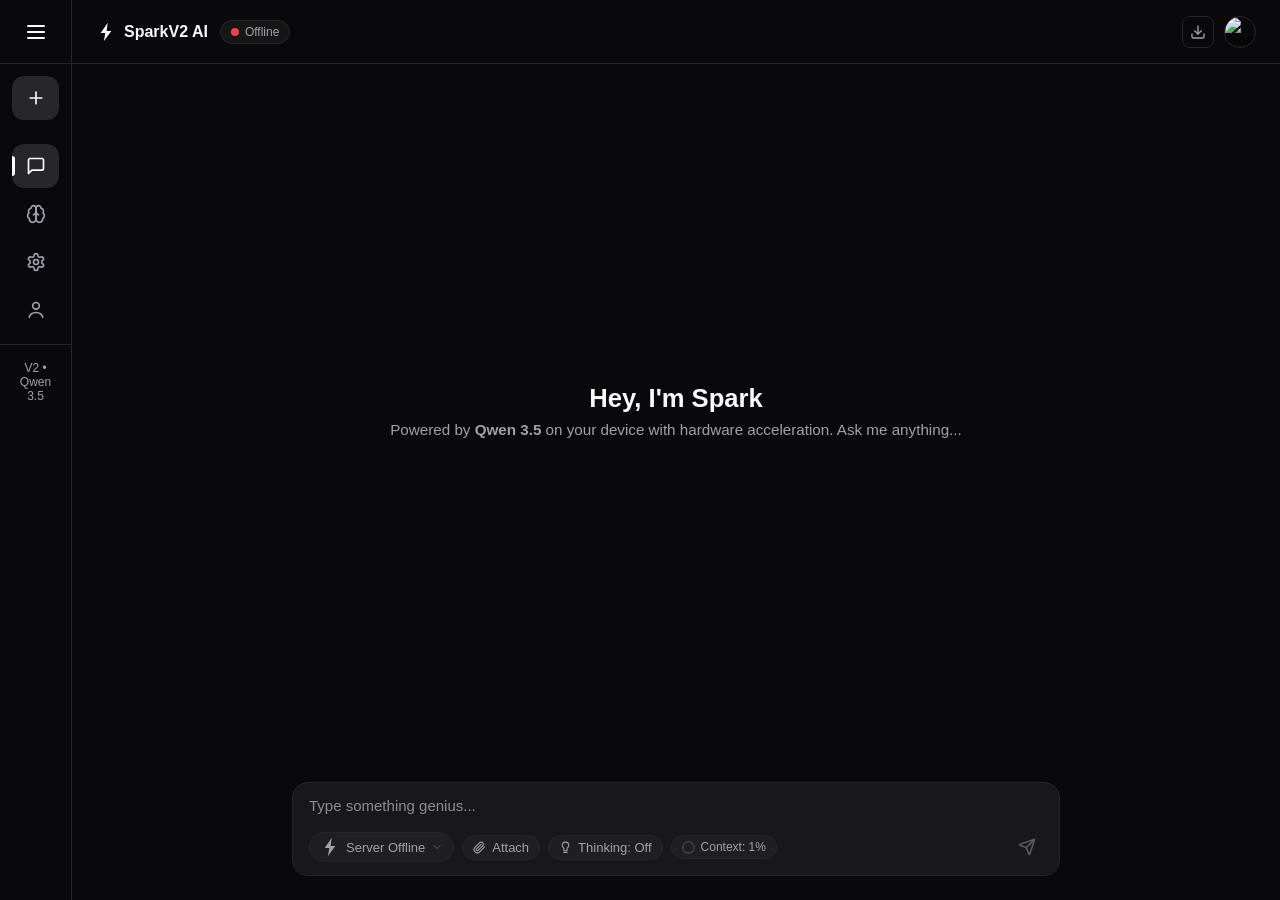
==== commit 8ad38642: "feat: add core frontend scripts, stylesheets, and offline API integration" ====
--- a/index.html
+++ b/index.html
@@ -277,7 +277,7 @@
 
                     <textarea id="chat-input" placeholder="Type something genius..." rows="1"></textarea>
 
-                    <input type="file" id="image-file-input" accept="image/*,.txt,.md,.py,.js,.jsx,.ts,.tsx,.html,.css,.json,.csv,.xml,.yaml,.yml,.c,.cpp,.h,.java,.rs,.go,.sh,.bat,.log,.sql" multiple style="display: none;">
+                    <input type="file" id="image-file-input" accept="image/*,.txt,.md,.markdown,.py,.js,.jsx,.ts,.tsx,.html,.css,.json,.csv,.tsv,.xml,.xlsx,.xls,.yaml,.yml,.toml,.ini,.env,.c,.cpp,.h,.hpp,.java,.rs,.go,.sh,.bat,.ps1,.log,.sql,.php,.rb,.swift,.kt" multiple style="display: none;">
 
                     <div class="input-footer">
 
@@ -316,6 +316,58 @@
                                 </svg>
                                 <span id="thinking-quick-label">Thinking: Off</span>
                             </button>
+
+                            <!-- Context Window Usage Gauge & Details Popover -->
+                            <div class="context-gauge-container">
+                                <button type="button" id="context-gauge-pill" class="model-pill context-pill" title="Context Window Usage (Click to inspect)" aria-label="Context Window Usage">
+                                    <svg class="context-circle-svg" viewBox="0 0 36 36" width="13" height="13">
+                                        <path class="context-circle-bg" d="M18 2.0845 a 15.9155 15.9155 0 0 1 0 31.831 a 15.9155 15.9155 0 0 1 0 -31.831" fill="none" stroke="currentColor" stroke-width="4" opacity="0.25"/>
+                                        <path id="context-circle-bar" class="context-circle-bar" stroke-dasharray="0, 100" d="M18 2.0845 a 15.9155 15.9155 0 0 1 0 31.831 a 15.9155 15.9155 0 0 1 0 -31.831" fill="none" stroke="#6366f1" stroke-width="4"/>
+                                    </svg>
+                                    <span id="context-gauge-text">Context: 0%</span>
+                                </button>
+
+                                <div id="context-popover" class="context-popover hidden">
+                                    <div class="context-popover-header">
+                                        <div class="context-popover-title">
+                                            <svg xmlns="http://www.w3.org/2000/svg" width="14" height="14" viewBox="0 0 24 24" fill="none" stroke="currentColor" stroke-width="2" stroke-linecap="round" stroke-linejoin="round">
+                                                <rect width="18" height="18" x="3" y="3" rx="2" ry="2"/>
+                                                <line x1="3" x2="21" y1="9" y2="9"/>
+                                                <line x1="9" x2="9" y1="21" y2="9"/>
+                                            </svg>
+                                            <span>Context Window</span>
+                                        </div>
+                                        <span id="context-status-badge" class="context-status-badge healthy">Normal</span>
+                                    </div>
+
+                                    <div class="context-track">
+                                        <div id="context-progress-bar" class="context-fill healthy" style="width: 0%;"></div>
+                                    </div>
+
+                                    <div class="context-metrics-grid">
+                                        <div class="context-metric-cell">
+                                            <span class="context-metric-label">Used Tokens</span>
+                                            <span id="context-val-used" class="context-metric-num">0</span>
+                                        </div>
+                                        <div class="context-metric-cell">
+                                            <span class="context-metric-label">Max Capacity</span>
+                                            <span id="context-val-max" class="context-metric-num">4,096</span>
+                                        </div>
+                                        <div class="context-metric-cell">
+                                            <span class="context-metric-label">Remaining</span>
+                                            <span id="context-val-free" class="context-metric-num">4,096</span>
+                                        </div>
+                                        <div class="context-metric-cell">
+                                            <span class="context-metric-label">History Turns</span>
+                                            <span id="context-val-turns" class="context-metric-num">0</span>
+                                        </div>
+                                    </div>
+
+                                    <div class="context-popover-footer">
+                                        <span>Change capacity in <a href="settings.html" class="context-settings-link">Settings</a></span>
+                                    </div>
+                                </div>
+                            </div>
                         </div>
 
                         <button type="submit" id="send-btn" class="send-btn" disabled name="send-chat"
@@ -405,8 +457,8 @@
         </div>
     </div>
 
-    <script src="js/offline-api.js?v=15"></script>
-    <script src="js/script.js?v=15" defer></script>
+    <script src="js/offline-api.js?v=16"></script>
+    <script src="js/script.js?v=16" defer></script>
 </body>
 
 </html>
--- a/css/style.css
+++ b/css/style.css
@@ -578,6 +578,12 @@
     background: rgba(16, 185, 129, 0.1);
 }
 
+.msg-action-btn.remembered {
+    color: #a78bfa;
+    border-color: rgba(167, 139, 250, 0.45);
+    background: rgba(167, 139, 250, 0.12);
+}
+
 .msg-action-btn.delete:hover {
     color: #ef4444;
     border-color: rgba(239, 68, 68, 0.4);
@@ -869,6 +875,180 @@
 .model-option:hover, .model-option.selected { background-color: var(--bg-hover); }
 .model-name { color: var(--text-primary); font-size: 13px; font-weight: 500; }
 .model-desc { color: var(--text-secondary); font-size: 11px; }
+
+/* ==================== CONTEXT GAUGE PILL & POPOVER ==================== */
+.context-gauge-container {
+    position: relative;
+    display: inline-flex;
+}
+
+.model-pill.context-pill {
+    gap: 6px;
+    font-variant-numeric: tabular-nums;
+    font-size: 12px;
+}
+
+.model-pill.context-pill.warning {
+    border-color: rgba(245, 158, 11, 0.5);
+    color: #f59e0b;
+    background: rgba(245, 158, 11, 0.08);
+}
+
+.model-pill.context-pill.danger {
+    border-color: rgba(239, 68, 68, 0.6);
+    color: #ef4444;
+    background: rgba(239, 68, 68, 0.1);
+    animation: contextPulse 2s infinite ease-in-out;
+}
+
+@keyframes contextPulse {
+    0%, 100% { box-shadow: 0 0 0 0 rgba(239, 68, 68, 0); }
+    50% { box-shadow: 0 0 0 4px rgba(239, 68, 68, 0.2); }
+}
+
+.context-circle-svg {
+    transform: rotate(-90deg);
+    flex-shrink: 0;
+}
+
+.context-circle-bar {
+    transition: stroke-dasharray 0.3s ease, stroke 0.3s ease;
+}
+
+.context-popover {
+    position: absolute;
+    bottom: calc(100% + 10px);
+    left: 0;
+    width: 260px;
+    background-color: var(--bg-card);
+    border: 1px solid var(--border-color);
+    border-radius: 14px;
+    box-shadow: 0 12px 32px rgba(0, 0, 0, 0.35);
+    padding: 14px;
+    z-index: 120;
+    display: flex;
+    flex-direction: column;
+    gap: 12px;
+    backdrop-filter: blur(12px);
+    transition: opacity 0.2s ease, transform 0.2s ease;
+}
+
+.context-popover.hidden {
+    display: none !important;
+}
+
+.context-popover-header {
+    display: flex;
+    align-items: center;
+    justify-content: space-between;
+}
+
+.context-popover-title {
+    display: flex;
+    align-items: center;
+    gap: 6px;
+    font-size: 13px;
+    font-weight: 600;
+    color: var(--text-primary);
+}
+
+.context-status-badge {
+    font-size: 11px;
+    font-weight: 600;
+    padding: 2px 8px;
+    border-radius: 999px;
+    text-transform: uppercase;
+    letter-spacing: 0.5px;
+}
+
+.context-status-badge.healthy {
+    background: rgba(16, 185, 129, 0.15);
+    color: #10b981;
+}
+
+.context-status-badge.warning {
+    background: rgba(245, 158, 11, 0.15);
+    color: #f59e0b;
+}
+
+.context-status-badge.danger {
+    background: rgba(239, 68, 68, 0.15);
+    color: #ef4444;
+}
+
+.context-track {
+    width: 100%;
+    height: 6px;
+    background: rgba(255, 255, 255, 0.08);
+    border-radius: 999px;
+    overflow: hidden;
+}
+
+.context-fill {
+    height: 100%;
+    border-radius: 999px;
+    transition: width 0.3s ease, background-color 0.3s ease;
+}
+
+.context-fill.healthy {
+    background: #6366f1;
+}
+
+.context-fill.warning {
+    background: #f59e0b;
+}
+
+.context-fill.danger {
+    background: #ef4444;
+}
+
+.context-metrics-grid {
+    display: grid;
+    grid-template-columns: 1fr 1fr;
+    gap: 8px;
+    background: rgba(0, 0, 0, 0.12);
+    border-radius: 10px;
+    padding: 8px 10px;
+}
+
+.context-metric-cell {
+    display: flex;
+    flex-direction: column;
+    gap: 2px;
+}
+
+.context-metric-label {
+    font-size: 10px;
+    color: var(--text-secondary);
+    text-transform: uppercase;
+    letter-spacing: 0.4px;
+}
+
+.context-metric-num {
+    font-size: 13px;
+    font-weight: 600;
+    color: var(--text-primary);
+    font-variant-numeric: tabular-nums;
+}
+
+.context-popover-footer {
+    font-size: 11px;
+    color: var(--text-secondary);
+    display: flex;
+    align-items: center;
+    justify-content: space-between;
+    border-top: 1px solid var(--border-color);
+    padding-top: 8px;
+}
+
+.context-settings-link {
+    color: #6366f1;
+    text-decoration: underline;
+    font-weight: 500;
+}
+.context-settings-link:hover {
+    color: #818cf8;
+}
 
 .send-btn {
     width: 32px;
@@ -1322,6 +1502,33 @@
     color: var(--text-secondary);
 }
 
+.attachment-preview-card.document-card.spreadsheet-card {
+    border-color: rgba(16, 185, 129, 0.4);
+    background: rgba(16, 185, 129, 0.08);
+}
+.attachment-preview-card.document-card.spreadsheet-card .doc-card-icon {
+    background: rgba(16, 185, 129, 0.2);
+    color: #10b981;
+}
+
+.attachment-preview-card.document-card.xml-card {
+    border-color: rgba(245, 158, 11, 0.4);
+    background: rgba(245, 158, 11, 0.08);
+}
+.attachment-preview-card.document-card.xml-card .doc-card-icon {
+    background: rgba(245, 158, 11, 0.2);
+    color: #f59e0b;
+}
+
+.attachment-preview-card.document-card.json-card {
+    border-color: rgba(6, 182, 212, 0.4);
+    background: rgba(6, 182, 212, 0.08);
+}
+.attachment-preview-card.document-card.json-card .doc-card-icon {
+    background: rgba(6, 182, 212, 0.2);
+    color: #06b6d4;
+}
+
 /* User Message Attached Documents */
 .message-doc-chip {
     display: inline-flex;
@@ -1337,6 +1544,22 @@
     max-width: 280px;
     transition: border-color 0.2s, transform 0.15s;
     user-select: none;
+}
+
+.message-doc-chip.spreadsheet {
+    border-color: rgba(16, 185, 129, 0.4);
+    background: rgba(16, 185, 129, 0.08);
+}
+.message-doc-chip.spreadsheet .doc-chip-icon {
+    color: #10b981;
+}
+
+.message-doc-chip.xml {
+    border-color: rgba(245, 158, 11, 0.4);
+    background: rgba(245, 158, 11, 0.08);
+}
+.message-doc-chip.xml .doc-chip-icon {
+    color: #f59e0b;
 }
 
 .message-doc-chip:hover {
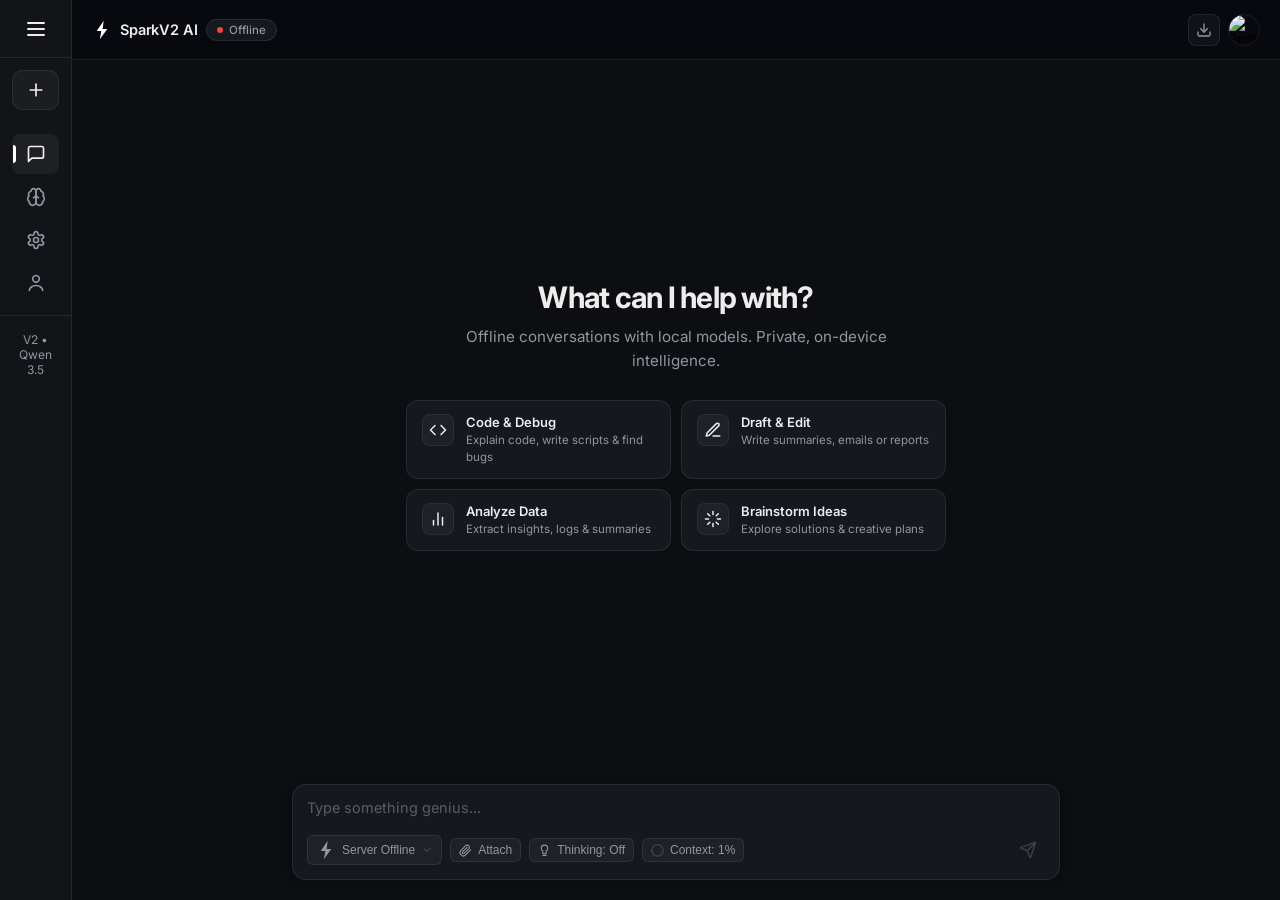
==== commit 7fd53379: "feat: add CSS styles for memory, profile, settings, and main application views" ====
--- a/index.html
+++ b/index.html
@@ -13,15 +13,15 @@
         #app-loader {
             position: fixed;
             top: 0; left: 0; width: 100vw; height: 100vh;
-            background-color: #09090b;
+            background-color: #0d0e12;
             z-index: 999999;
             display: flex;
             flex-direction: column;
             align-items: center;
             justify-content: center;
             font-family: -apple-system, BlinkMacSystemFont, "Segoe UI", Roboto, sans-serif;
-            color: #fafafa;
-            transition: opacity 0.4s ease, visibility 0.4s ease;
+            color: #ededed;
+            transition: opacity 0.35s ease, visibility 0.35s ease;
         }
         #app-loader.fade-out {
             opacity: 0;
@@ -29,32 +29,33 @@
             pointer-events: none;
         }
         .loader-icon-box {
-            width: 54px;
-            height: 54px;
-            border-radius: 14px;
-            background: linear-gradient(135deg, #6366f1 0%, #8b5cf6 50%, #ec4899 100%);
+            width: 48px;
+            height: 48px;
+            border-radius: 12px;
+            background: #171920;
+            border: 1px solid rgba(255, 255, 255, 0.1);
             display: flex;
             align-items: center;
             justify-content: center;
-            margin-bottom: 18px;
-            box-shadow: 0 0 25px rgba(99, 102, 241, 0.45);
-            animation: loader-glow 2s infinite ease-in-out;
+            margin-bottom: 16px;
+            box-shadow: 0 4px 16px rgba(0, 0, 0, 0.35);
         }
         .loader-app-title {
-            font-size: 1.3rem;
-            font-weight: 700;
+            font-size: 1.2rem;
+            font-weight: 600;
             margin-bottom: 6px;
             letter-spacing: -0.02em;
+            color: #ededed;
         }
         .loader-app-sub {
             font-size: 0.85rem;
-            color: #a1a1aa;
+            color: #8b92a0;
             margin-bottom: 22px;
         }
         .loader-bar-bg {
-            width: 160px;
+            width: 150px;
             height: 3px;
-            background: rgba(255, 255, 255, 0.1);
+            background: rgba(255, 255, 255, 0.08);
             border-radius: 99px;
             overflow: hidden;
             position: relative;
@@ -62,7 +63,7 @@
         .loader-bar-fill {
             width: 45%;
             height: 100%;
-            background: linear-gradient(90deg, #6366f1, #a855f7);
+            background: #ededed;
             border-radius: 99px;
             position: absolute;
             animation: loader-slide 1.4s infinite ease-in-out;
@@ -70,10 +71,6 @@
         @keyframes loader-slide {
             0% { left: -45%; }
             100% { left: 100%; }
-        }
-        @keyframes loader-glow {
-            0%, 100% { transform: scale(1); box-shadow: 0 0 20px rgba(99, 102, 241, 0.4); }
-            50% { transform: scale(1.04); box-shadow: 0 0 35px rgba(168, 85, 247, 0.6); }
         }
     </style>
 
@@ -263,8 +260,50 @@
             <div class="chat-area" id="chat-area">
                 <!-- Home welcome-screen -->
                 <div id="welcome-screen" class="welcome-screen">
-                    <h2>Hey, I'm Spark</h2>
-                    <p>Powered by <strong>Qwen 3.5 2B</strong> on your device with hardware acceleration. Ask me anything...</p>
+                    <h2>What can I help with?</h2>
+                    <p>Offline conversations with local models. Private, on-device intelligence.</p>
+
+                    <div class="welcome-bento-grid">
+                        <button type="button" class="welcome-bento-card" data-prompt="Explain this code, find bugs, or suggest architectural improvements:">
+                            <div class="bento-icon">
+                                <svg width="18" height="18" viewBox="0 0 24 24" fill="none" stroke="currentColor" stroke-width="2" stroke-linecap="round" stroke-linejoin="round"><polyline points="16 18 22 12 16 6"/><polyline points="8 6 2 12 8 18"/></svg>
+                            </div>
+                            <div class="bento-text">
+                                <div class="bento-title">Code & Debug</div>
+                                <div class="bento-desc">Explain code, write scripts & find bugs</div>
+                            </div>
+                        </button>
+
+                        <button type="button" class="welcome-bento-card" data-prompt="Help me draft a clear, professional email or document about:">
+                            <div class="bento-icon">
+                                <svg width="18" height="18" viewBox="0 0 24 24" fill="none" stroke="currentColor" stroke-width="2" stroke-linecap="round" stroke-linejoin="round"><path d="M12 20h9"/><path d="M16.5 3.5a2.121 2.121 0 0 1 3 3L7 19l-4 1 1-4L16.5 3.5z"/></svg>
+                            </div>
+                            <div class="bento-text">
+                                <div class="bento-title">Draft & Edit</div>
+                                <div class="bento-desc">Write summaries, emails or reports</div>
+                            </div>
+                        </button>
+
+                        <button type="button" class="welcome-bento-card" data-prompt="Analyze this data, extract key insights, and summarize findings:">
+                            <div class="bento-icon">
+                                <svg width="18" height="18" viewBox="0 0 24 24" fill="none" stroke="currentColor" stroke-width="2" stroke-linecap="round" stroke-linejoin="round"><line x1="18" y1="20" x2="18" y2="10"/><line x1="12" y1="20" x2="12" y2="4"/><line x1="6" y1="20" x2="6" y2="14"/></svg>
+                            </div>
+                            <div class="bento-text">
+                                <div class="bento-title">Analyze Data</div>
+                                <div class="bento-desc">Extract insights, logs & summaries</div>
+                            </div>
+                        </button>
+
+                        <button type="button" class="welcome-bento-card" data-prompt="Help me brainstorm ideas and outline an action plan for:">
+                            <div class="bento-icon">
+                                <svg width="18" height="18" viewBox="0 0 24 24" fill="none" stroke="currentColor" stroke-width="2" stroke-linecap="round" stroke-linejoin="round"><path d="M12 2v4"/><path d="m4.93 4.93 2.83 2.83"/><path d="M2 12h4"/><path d="m4.93 19.07 2.83-2.83"/><path d="M12 22v-4"/><path d="m19.07 19.07-2.83-2.83"/><path d="M22 12h-4"/><path d="m19.07 4.93-2.83 2.83"/></svg>
+                            </div>
+                            <div class="bento-text">
+                                <div class="bento-title">Brainstorm Ideas</div>
+                                <div class="bento-desc">Explore solutions & creative plans</div>
+                            </div>
+                        </button>
+                    </div>
                 </div>
             </div>
 
@@ -322,7 +361,7 @@
                                 <button type="button" id="context-gauge-pill" class="model-pill context-pill" title="Context Window Usage (Click to inspect)" aria-label="Context Window Usage">
                                     <svg class="context-circle-svg" viewBox="0 0 36 36" width="13" height="13">
                                         <path class="context-circle-bg" d="M18 2.0845 a 15.9155 15.9155 0 0 1 0 31.831 a 15.9155 15.9155 0 0 1 0 -31.831" fill="none" stroke="currentColor" stroke-width="4" opacity="0.25"/>
-                                        <path id="context-circle-bar" class="context-circle-bar" stroke-dasharray="0, 100" d="M18 2.0845 a 15.9155 15.9155 0 0 1 0 31.831 a 15.9155 15.9155 0 0 1 0 -31.831" fill="none" stroke="#6366f1" stroke-width="4"/>
+                                        <path id="context-circle-bar" class="context-circle-bar" stroke-dasharray="0, 100" d="M18 2.0845 a 15.9155 15.9155 0 0 1 0 31.831 a 15.9155 15.9155 0 0 1 0 -31.831" fill="none" stroke="#10b981" stroke-width="4"/>
                                     </svg>
                                     <span id="context-gauge-text">Context: 0%</span>
                                 </button>
--- a/css/style.css
+++ b/css/style.css
@@ -1,45 +1,66 @@
-/* ==================== GLOBAL VARIABLES & RESET ==================== */
+@import url('https://fonts.googleapis.com/css2?family=Inter:wght@300;400;500;600;700&family=JetBrains+Mono:wght@400;500&display=swap');
+
+/* ==================== GLOBAL VARIABLES & CRAFTED THEME ==================== */
 :root {
-    /* DEFAULT: DARK MODE */
-    --bg-main: #09090b;
-    --bg-sidebar: #09090b;
-    --bg-card: #18181b;
-    --bg-hover: #27272a;
-    --border-color: #27272a;
-    --text-primary: #fafafa;
-    --text-secondary: #a1a1aa;
-    --text-placeholder: #8e8e8e;
-    --welcome-secondary: #a1a1aa;
+    /* CRAFTED MATTE SLATE / CHARCOAL (Linear & Raycast Inspired) */
+    --bg-main: #0d0e12;
+    --bg-canvas: #090a0d;
+    --bg-sidebar: #121418;
+    --bg-card: #17191f;
+    --bg-card-hover: #1e2129;
+    --bg-hover: rgba(255, 255, 255, 0.05);
+    --border-color: rgba(255, 255, 255, 0.08);
+    --border-subtle: rgba(255, 255, 255, 0.04);
+    --border-focus: rgba(255, 255, 255, 0.22);
+    
+    --text-primary: #ededed;
+    --text-secondary: #9096a2;
+    --text-placeholder: #585d68;
+    --welcome-secondary: #8c929e;
+    
+    /* Clean, human-made tactile accents (Monochrome + Understated Slate Blue) */
+    --primary: #ffffff;
+    --primary-hover: #e5e5e5;
+    --primary-gradient: #ffffff;
+    --accent-blue: #3b82f6;
+    --accent-emerald: #10b981;
+    --accent-amber: #f59e0b;
     
     --primary-white: #ffffff; 
-    --btn-text: #000000;
+    --btn-text: #0d0e12;
     
-    --input-bubble-bg: #1e1e1e;
-    --input-bubble-focus: #2a2a2a;
-    --user-avatar-bg: #3f3f46;
+    --input-bubble-bg: #15181e;
+    --input-bubble-focus: #181b22;
+    --user-avatar-bg: #272a33;
+    --user-bubble-bg: #23262f;
     --danger-bg: rgba(239, 68, 68, 0.1);
-    --danger-text: #ef4444;
-    --danger-border: rgba(239, 68, 68, 0.2);
+    --danger-text: #f87171;
+    --danger-border: rgba(239, 68, 68, 0.22);
 }
 
 /* LIGHT MODE OVERRIDES */
 [data-theme="light"] {
-    --bg-main: #ffffff;
-    --bg-sidebar: #f9fafb;
+    --bg-main: #f9fafb;
+    --bg-canvas: #f3f4f6;
+    --bg-sidebar: #ffffff;
     --bg-card: #ffffff;
-    --bg-hover: #f4f4f5;
-    --border-color: #e4e4e7;
-    --text-primary: #09090b;
-    --text-secondary: #71717a;
-    --text-placeholder: #71717a;
-    --welcome-secondary: #71717a;
+    --bg-card-hover: #f3f4f6;
+    --bg-hover: #f3f4f6;
+    --border-color: #e5e7eb;
+    --border-subtle: #f3f4f6;
+    --border-focus: #9ca3af;
+    --text-primary: #111827;
+    --text-secondary: #4b5563;
+    --text-placeholder: #9ca3af;
+    --welcome-secondary: #6b7280;
     
-    --primary-white: #18181b; 
+    --primary-white: #111827; 
     --btn-text: #ffffff;
     
-    --input-bubble-bg: #f4f4f5;
+    --input-bubble-bg: #ffffff;
     --input-bubble-focus: #ffffff;
-    --user-avatar-bg: #e4e4e7;
+    --user-avatar-bg: #e5e7eb;
+    --user-bubble-bg: #e5e7eb;
     --danger-bg: #fee2e2;
     --danger-text: #dc2626;
     --danger-border: #fecaca;
@@ -47,8 +68,8 @@
 
 /* ===== Custom Scrollbar (WebKit) ===== */
 ::-webkit-scrollbar {
-    width: 8px;
-    height: 8px;
+    width: 6px;
+    height: 6px;
 }
 
 ::-webkit-scrollbar-track {
@@ -56,12 +77,12 @@
 }
 
 ::-webkit-scrollbar-thumb {
-    background-color: var(--border-color);
+    background-color: rgba(255, 255, 255, 0.1);
     border-radius: 999px;
 }
 
 ::-webkit-scrollbar-thumb:hover {
-    background-color: var(--border-color)
+    background-color: rgba(255, 255, 255, 0.2);
 }
 
 * {
@@ -71,7 +92,7 @@
 }
 
 body {
-    font-family: 'Inter', sans-serif;
+    font-family: 'Inter', -apple-system, BlinkMacSystemFont, "Segoe UI", Roboto, "Helvetica Neue", sans-serif;
     background-color: var(--bg-main);
     color: var(--text-primary);
     overflow: hidden; 
@@ -108,7 +129,7 @@
     border-right: 1px solid var(--border-color);
     display: flex;
     flex-direction: column;
-    transition: width 0.4s cubic-bezier(0.25, 0.8, 0.25, 1), transform 0.3s ease;
+    transition: width 0.3s cubic-bezier(0.2, 0, 0, 1), transform 0.25s ease;
     z-index: 50;
     height: 100%;
     overflow: hidden;
@@ -117,18 +138,20 @@
 
 .sidebar.expanded {
     width: 260px;
+    box-shadow: 6px 0 24px rgba(0, 0, 0, 0.3);
 }
 
 .sidebar-header {
-    height: 64px;
+    height: 58px;
     width: 100%;
     display: flex;
     align-items: center;
     justify-content: space-between;
-    padding: 0 12px 0 24px;
+    padding: 0 12px 0 20px;
     border-bottom: 1px solid var(--border-color);
     white-space: nowrap;
     cursor: pointer;
+    background: transparent;
 }
 
 .logo-group {
@@ -148,8 +171,10 @@
 }
 
 .sidebar-title {
-    margin-left: 12px;
+    margin-left: 10px;
     font-weight: 600;
+    font-size: 14.5px;
+    letter-spacing: -0.01em;
     color: var(--text-primary);
     opacity: 0;
     animation: fadeIn 0.3s forwards 0.1s;
@@ -165,7 +190,7 @@
     display: flex;
     align-items: center;
     justify-content: center;
-    transition: background 0.2s, color 0.2s;
+    transition: background 0.15s, color 0.15s;
 }
 
 .sidebar-toggle-btn:hover {
@@ -174,7 +199,7 @@
 }
 
 .toggle-icon {
-    transition: transform 0.4s cubic-bezier(0.34, 1.56, 0.64, 1);
+    transition: transform 0.3s cubic-bezier(0.2, 0, 0, 1);
 }
 
 .sidebar.expanded .toggle-icon {
@@ -188,57 +213,73 @@
 
 .new-chat-btn {
     width: 100%;
-    height: 44px;
-    background-color: var(--bg-hover);
-    color: var(--text-primary);
-    border: none;
-    border-radius: 12px;
+    height: 40px;
+    background: rgba(255, 255, 255, 0.04);
+    border: 1px solid var(--border-color);
+    color: var(--text-primary);
+    border-radius: 10px;
     cursor: pointer;
     display: flex;
     align-items: center;
     justify-content: center;
-    transition: all 0.2s;
+    transition: all 0.18s ease;
     overflow: hidden;
     white-space: nowrap;
+    font-family: inherit;
+    font-weight: 500;
+}
+
+.new-chat-btn:hover {
+    background: rgba(255, 255, 255, 0.08);
+    border-color: rgba(255, 255, 255, 0.16);
+    color: #ffffff;
 }
 
 .sidebar.expanded .new-chat-btn {
     justify-content: flex-start;
-    padding-left: 12px;
-    background-color: var(--primary-white);
-    color: var(--btn-text);
+    padding-left: 14px;
+    background: #ededed;
+    color: #0d0e12;
+    border: 1px solid transparent;
+    font-weight: 600;
+}
+
+.sidebar.expanded .new-chat-btn:hover {
+    background: #ffffff;
+    box-shadow: 0 2px 8px rgba(0, 0, 0, 0.3);
 }
 
 .sidebar.expanded .logo-expand {
     display: none;
 }
 .new-chat-btn span {
-    margin-left: 10px;
-    font-size: 14px;
-    font-weight: 500;
+    margin-left: 8px;
+    font-size: 13.5px;
 }
 
 .sidebar-nav {
     display: flex;
     flex-direction: column;
-    gap: 4px;
+    gap: 3px;
     padding: 12px;
     width: 100%;
 }
 
 .nav-item {
     width: 100%;
-    height: 44px;
+    height: 40px;
     display: flex;
     align-items: center;
     justify-content: center;
     color: var(--text-secondary);
-    border-radius: 12px;
+    border: 1px solid transparent;
+    border-radius: 8px;
     text-decoration: none;
-    transition: all 0.2s;
+    transition: all 0.15s ease;
     white-space: nowrap;
     overflow: hidden;
     position: relative;
+    font-size: 13.5px;
 }
 
 .nav-item::before {
@@ -248,10 +289,10 @@
     top: 50%;
     transform: translateY(-50%) scaleY(0);
     width: 3px;
-    height: 20px;
-    background-color: var(--text-primary);
-    border-radius: 0 4px 4px 0;
-    transition: transform 0.2s ease;
+    height: 18px;
+    background: #ffffff;
+    border-radius: 0 3px 3px 0;
+    transition: transform 0.15s ease;
 }
 
 .nav-item:hover::before, .nav-item.active::before {
@@ -412,42 +453,58 @@
 }
 
 .top-header {
-    height: 64px;
+    height: 60px;
     border-bottom: 1px solid var(--border-color);
+    background: rgba(7, 8, 14, 0.82);
+    backdrop-filter: var(--glass-blur);
+    -webkit-backdrop-filter: var(--glass-blur);
     display: flex;
     align-items: center;
     justify-content: space-between;
-    padding: 0 24px;
+    padding: 0 20px;
     flex-shrink: 0;
+    z-index: 20;
+    transition: padding 0.2s ease;
 }
 
 .header-left, .header-branding { display: flex; align-items: center; }
-.header-branding { gap: 8px; }
-.header-branding h1 { font-size: 16px; font-weight: 600; }
+.header-branding { 
+    gap: 8px; 
+    user-select: none;
+}
+.header-branding svg {
+    color: var(--text-primary);
+}
+.header-branding h1 { 
+    font-size: 14.5px; 
+    font-weight: 600;
+    letter-spacing: -0.01em;
+    color: var(--text-primary);
+}
 .header-right {
     display: flex;
     align-items: center;
-    gap: 10px;
+    gap: 8px;
 }
 
 .header-action-btn {
     width: 32px;
     height: 32px;
     border-radius: 8px;
-    background: transparent;
+    background: rgba(255, 255, 255, 0.04);
     border: 1px solid var(--border-color);
     color: var(--text-secondary);
     display: flex;
     align-items: center;
     justify-content: center;
     cursor: pointer;
-    transition: all 0.2s ease;
+    transition: all 0.15s ease;
 }
 
 .header-action-btn:hover {
     background: var(--bg-hover);
     color: var(--text-primary);
-    border-color: #6366f1;
+    border-color: rgba(255, 255, 255, 0.16);
 }
 
 .profile-btn {
@@ -457,6 +514,11 @@
     padding: 0;
     border-radius: 50%;
     display: flex;
+    transition: transform 0.15s ease;
+}
+
+.profile-btn:hover {
+    transform: scale(1.04);
 }
 
 .profile-img {
@@ -473,7 +535,14 @@
     border: none;
     color: var(--text-primary);
     cursor: pointer;
-    margin-right: 16px;
+    margin-right: 12px;
+    padding: 4px;
+    border-radius: 6px;
+    transition: background 0.15s;
+}
+
+.mobile-menu-btn:hover {
+    background: var(--bg-hover);
 }
 
 /* ==================== CHAT AREA ==================== */
@@ -485,11 +554,12 @@
     flex-direction: column;
     gap: 24px;
     scroll-behavior: smooth;
+    min-height: 0;
 }
 
 .message-row {
     display: flex;
-    gap: 16px;
+    gap: 14px;
     width: 100%;
     max-width: 768px;
     margin: 0 auto;
@@ -507,7 +577,7 @@
     display: flex;
     flex-direction: column;
     gap: 6px;
-    max-width: 80%;
+    max-width: 82%;
 }
 
 .message-bubble {
@@ -515,14 +585,17 @@
     font-size: 15px;
     line-height: 1.6;
     color: var(--text-primary);
+    word-break: break-word;
 }
 
 .message-row.user .message-bubble {
-    background-color: var(--bg-hover);
+    background: var(--user-bubble-bg);
+    border: 1px solid rgba(255, 255, 255, 0.08);
+    box-shadow: 0 1px 4px rgba(0, 0, 0, 0.2);
     padding: 10px 16px;
-    border-radius: 18px;
+    border-radius: 16px;
     border-bottom-right-radius: 4px;
-    color: var(--primary-white);
+    color: #ededed;
 }
 
 .message-row.ai .message-bubble {
@@ -720,9 +793,9 @@
 }
 
 .sidebar-search-field:focus {
-    border-color: var(--accent-color, #6366f1);
-    background: rgba(255, 255, 255, 0.07);
-    box-shadow: 0 0 0 2px rgba(99, 102, 241, 0.2);
+    border-color: rgba(255, 255, 255, 0.22);
+    background: #191b22;
+    box-shadow: 0 0 0 1px rgba(255, 255, 255, 0.15);
 }
 
 .sidebar-search-field::placeholder {
@@ -778,20 +851,30 @@
 }
 
 .input-area {
-    padding: 24px;
-    background-color: var(--bg-main);
+    padding: 14px 24px 20px 24px;
+    background: transparent;
     width: 100%;
-    transition: bottom 0.2s ease-in-out;
+    flex-shrink: 0;
+    position: relative;
+    z-index: 25;
 }
 
 .clean-input-container {
-    background-color: var(--bg-card);
+    background-color: var(--input-bubble-bg);
     border: 1px solid var(--border-color);
-    border-radius: 16px;
-    padding: 12px 16px;
+    border-radius: 14px;
+    padding: 12px 14px;
     display: flex;
     flex-direction: column;
     gap: 8px;
+    box-shadow: 0 2px 8px rgba(0, 0, 0, 0.25);
+    transition: border-color 0.15s ease, box-shadow 0.15s ease;
+}
+
+.clean-input-container:focus-within {
+    background-color: var(--input-bubble-focus);
+    border-color: var(--border-focus);
+    box-shadow: 0 4px 16px rgba(0, 0, 0, 0.35);
 }
 
 #chat-input {
@@ -801,7 +884,7 @@
     resize: none;
     outline: none;
     font-family: inherit;
-    font-size: 15px;
+    font-size: 14.5px;
     line-height: 1.5;
     min-height: 24px;
     max-height: 200px;
@@ -822,21 +905,22 @@
     display: flex;
     align-items: center;
     gap: 6px;
-    background-color: rgba(255, 255, 255, 0.03);
+    background-color: rgba(255, 255, 255, 0.04);
     border: 1px solid var(--border-color);
     color: var(--text-secondary);
-    font-size: 13px;
+    font-size: 12px;
     font-weight: 500;
-    padding: 4px 10px;
-    border-radius: 999px;
+    padding: 4px 8px;
+    border-radius: 6px;
     cursor: pointer;
-    transition: all 0.2s;
+    transition: all 0.15s ease;
+    user-select: none;
 }
 
 .model-pill:hover {
-    background-color: var(--bg-hover);
-    border-color: var(--text-secondary);
-    color: var(--text-primary);
+    background-color: rgba(255, 255, 255, 0.08);
+    border-color: rgba(255, 255, 255, 0.16);
+    color: #ededed;
 }
 
 .model-pill .spark-icon { color: var(--text-primary); }
@@ -847,10 +931,10 @@
     bottom: 115%;
     left: 0;
     width: 220px;
-    background-color: var(--bg-card);
+    background-color: #171920;
     border: 1px solid var(--border-color);
-    border-radius: 12px;
-    box-shadow: 0 4px 20px rgba(0,0,0,0.3);
+    border-radius: 10px;
+    box-shadow: 0 8px 24px rgba(0,0,0,0.45);
     padding: 6px;
     z-index: 100;
     display: flex;
@@ -858,22 +942,25 @@
     gap: 2px;
     opacity: 1;
     transform: translateY(0);
-    transition: opacity 0.2s, transform 0.2s;
-}
-
-.model-menu.hidden { display: none; opacity: 0; transform: translateY(10px); }
+    transition: opacity 0.15s, transform 0.15s;
+}
+
+.model-menu.hidden { display: none; opacity: 0; transform: translateY(6px); }
 
 .model-option {
-    padding: 10px;
-    border-radius: 8px;
+    padding: 8px 10px;
+    border-radius: 6px;
     cursor: pointer;
     display: flex;
     flex-direction: column;
     gap: 2px;
-}
-
-.model-option:hover, .model-option.selected { background-color: var(--bg-hover); }
-.model-name { color: var(--text-primary); font-size: 13px; font-weight: 500; }
+    transition: background-color 0.12s;
+}
+
+.model-option:hover, .model-option.selected { 
+    background-color: rgba(255, 255, 255, 0.07); 
+}
+.model-name { color: var(--text-primary); font-size: 12.5px; font-weight: 500; }
 .model-desc { color: var(--text-secondary); font-size: 11px; }
 
 /* ==================== CONTEXT GAUGE PILL & POPOVER ==================== */
@@ -920,16 +1007,17 @@
     bottom: calc(100% + 10px);
     left: 0;
     width: 260px;
-    background-color: var(--bg-card);
+    background-color: rgba(18, 21, 35, 0.95);
     border: 1px solid var(--border-color);
     border-radius: 14px;
-    box-shadow: 0 12px 32px rgba(0, 0, 0, 0.35);
+    box-shadow: 0 12px 32px rgba(0, 0, 0, 0.45), 0 0 20px rgba(139, 92, 246, 0.15);
     padding: 14px;
     z-index: 120;
     display: flex;
     flex-direction: column;
     gap: 12px;
-    backdrop-filter: blur(12px);
+    backdrop-filter: blur(16px);
+    -webkit-backdrop-filter: blur(16px);
     transition: opacity 0.2s ease, transform 0.2s ease;
 }
 
@@ -991,7 +1079,7 @@
 }
 
 .context-fill.healthy {
-    background: #6366f1;
+    background: #10b981;
 }
 
 .context-fill.warning {
@@ -1006,7 +1094,7 @@
     display: grid;
     grid-template-columns: 1fr 1fr;
     gap: 8px;
-    background: rgba(0, 0, 0, 0.12);
+    background: rgba(0, 0, 0, 0.25);
     border-radius: 10px;
     padding: 8px 10px;
 }
@@ -1042,42 +1130,71 @@
 }
 
 .context-settings-link {
-    color: #6366f1;
+    color: var(--text-primary);
     text-decoration: underline;
     font-weight: 500;
 }
 .context-settings-link:hover {
-    color: #818cf8;
+    color: #ffffff;
 }
 
 .send-btn {
-    width: 32px;
-    height: 32px;
+    width: 34px;
+    height: 34px;
     background: transparent;
-    border: none;
-    border-radius: 8px;
+    border: 1px solid transparent;
+    border-radius: 9px;
     display: flex;
     align-items: center;
     justify-content: center;
     cursor: pointer;
-    transition: all 0.2s;
-    color: var(--text-secondary);
+    transition: all 0.18s ease;
+    color: var(--text-secondary);
+    flex-shrink: 0;
 }
 
 .send-btn:not(:disabled) { 
-    background-color: var(--primary-white); 
-    color: var(--btn-text); 
-}
-.send-btn:disabled { cursor: not-allowed; opacity: 0.5; }
+    background: #ededed; 
+    color: #0d0e12; 
+    border-color: #ffffff;
+    box-shadow: 0 1px 3px rgba(0, 0, 0, 0.35);
+}
+
+.send-btn:not(:disabled):hover {
+    background: #ffffff;
+    transform: translateY(-1px);
+    box-shadow: 0 3px 8px rgba(0, 0, 0, 0.45);
+}
+
+.send-btn:disabled { 
+    cursor: not-allowed; 
+    opacity: 0.3; 
+    background: transparent;
+    color: var(--text-secondary);
+}
 
 .welcome-screen {
     margin: auto;
     text-align: center;
     opacity: 1;
+    max-width: 580px;
+    padding: 32px 20px;
     transition: opacity 0.25s ease, transform 0.25s ease;
 }
-.welcome-screen h2 { font-size: 1.6rem; margin-bottom: 8px; }
-.welcome-screen p { font-size: 0.95rem; color: var(--welcome-secondary); }
+.welcome-screen h2 { 
+    font-size: 1.85rem; 
+    font-weight: 700;
+    letter-spacing: -0.025em;
+    margin-bottom: 10px;
+    color: var(--text-primary);
+}
+.welcome-screen p { 
+    font-size: 0.95rem; 
+    color: var(--text-secondary); 
+    line-height: 1.55;
+    max-width: 480px;
+    margin: 0 auto;
+}
 .welcome-screen.hidden {
     opacity: 0;
     transform: scale(0.96);
@@ -1085,19 +1202,137 @@
     display: none; 
 }
 
+.welcome-badge {
+    display: inline-flex;
+    align-items: center;
+    gap: 8px;
+    padding: 4px 12px;
+    border-radius: 999px;
+    background: #171920;
+    border: 1px solid rgba(255, 255, 255, 0.08);
+    font-size: 11px;
+    font-weight: 500;
+    color: var(--text-secondary);
+    letter-spacing: 0.3px;
+    margin-bottom: 16px;
+}
+
+.welcome-badge-dot {
+    width: 6px;
+    height: 6px;
+    border-radius: 50%;
+    background-color: #10b981;
+}
+
+.welcome-bento-grid {
+    display: grid;
+    grid-template-columns: 1fr 1fr;
+    gap: 10px;
+    margin-top: 28px;
+    text-align: left;
+    width: 100%;
+}
+
+.welcome-bento-card {
+    display: flex;
+    align-items: flex-start;
+    justify-content: flex-start;
+    gap: 12px;
+    padding: 13px 15px;
+    background: #15181e;
+    border: 1px solid rgba(255, 255, 255, 0.08);
+    border-radius: 12px;
+    cursor: pointer;
+    transition: all 0.18s ease;
+    text-decoration: none;
+    color: inherit;
+    font-family: inherit;
+    outline: none;
+    text-align: left;
+    text-align: start;
+    width: 100%;
+}
+
+.welcome-bento-card:hover {
+    background: #1a1e26;
+    border-color: rgba(255, 255, 255, 0.18);
+    transform: translateY(-1px);
+    box-shadow: 0 4px 12px rgba(0, 0, 0, 0.25);
+}
+
+.bento-icon {
+    width: 32px;
+    height: 32px;
+    border-radius: 8px;
+    background: #1d212a;
+    border: 1px solid rgba(255, 255, 255, 0.06);
+    color: var(--text-primary);
+    display: flex;
+    align-items: center;
+    justify-content: center;
+    flex-shrink: 0;
+    transition: all 0.18s ease;
+}
+
+.welcome-bento-card:hover .bento-icon {
+    background: #252a36;
+    color: #ffffff;
+    border-color: rgba(255, 255, 255, 0.15);
+}
+
+.bento-text {
+    display: flex;
+    flex-direction: column;
+    align-items: flex-start;
+    justify-content: flex-start;
+    text-align: left;
+    text-align: start;
+    gap: 2px;
+    flex: 1;
+    min-width: 0;
+}
+
+.bento-title {
+    font-size: 13px;
+    font-weight: 600;
+    color: var(--text-primary);
+    text-align: left;
+    text-align: start;
+}
+
+.bento-desc {
+    font-size: 11.5px;
+    color: var(--text-secondary);
+    line-height: 1.4;
+    text-align: left;
+    text-align: start;
+}
+
+@media (max-width: 600px) {
+    .welcome-bento-grid {
+        grid-template-columns: 1fr;
+        gap: 8px;
+        margin-top: 20px;
+    }
+}
+
+/* ==================== UNIVERSAL RESPONSIVE ARCHITECTURE ==================== */
+/* HIDE OLD MOBILE-ONLY CLUNKY BOTTOM NAV PERMANENTLY ACROSS ALL SCREEN SIZES */
 .mobile-bottom-nav { 
-    display: none; 
-    z-index: 999;
+    display: none !important; 
 }
 
 .overlay {
     position: fixed;
     top: 0; left: 0; right: 0; bottom: 0;
-    background: rgba(0,0,0,0.5);
-    z-index: 40;
-}
-.hidden { display: none; }
-@keyframes fadeIn { to { opacity: 1; } }
+    background: rgba(0, 0, 0, 0.65);
+    backdrop-filter: blur(4px);
+    -webkit-backdrop-filter: blur(4px);
+    z-index: 45;
+    transition: opacity 0.25s ease;
+}
+
+.overlay.hidden { display: none !important; }
 
 .spark-icon {
     width: 20px;
@@ -1105,56 +1340,231 @@
     color: var(--primary-white);
 }
 
+/* ===== TABLET & COMPACT SCREENS (<= 768px, including 720px, 600px, 580px) ===== */
 @media (max-width: 768px) {
-    .mobile-menu-btn { display: block; }
-    .top-header { padding: 0 16px; }
-    .header-branding h1 { margin-left: 0; }
-
-    .sidebar { position: fixed; left: 0; top: 0; bottom: 0; width: 280px; transform: translateX(-100%); }
-    .sidebar.open { transform: translateX(0); }
-    .sidebar.open .sidebar-title, .sidebar.open .fade-in-text { display: inline-block !important; opacity: 1 !important; transform: translateX(0) !important; }
-    .sidebar.open .sidebar-toggle-btn { display: flex !important; transform: rotate(180deg); }
-    .sidebar.open .sidebar-header { justify-content: space-between !important; padding: 0 12px 0 24px !important; }
-    .sidebar.open .new-chat-btn, .sidebar.open .nav-item { justify-content: flex-start !important; padding-left: 12px !important; }
-    .sidebar.open .sidebar-footer { text-align: left !important; padding-left: 24px !important; }
-    .sidebar .chat-history-section { display: block; opacity: 1; }
-
+    .mobile-menu-btn { 
+        display: flex; 
+        align-items: center; 
+        justify-content: center; 
+    }
+    .top-header { 
+        padding: 0 16px; 
+        height: 56px;
+    }
+    .header-branding h1 { 
+        font-size: 14.5px; 
+    }
+
+    /* Sidebar smoothly transitions into an off-canvas drawer on compact viewports */
+    .sidebar { 
+        position: fixed; 
+        left: 0; 
+        top: 0; 
+        bottom: 0; 
+        width: 270px; 
+        max-width: 85vw;
+        transform: translateX(-100%); 
+        z-index: 999;
+        box-shadow: 12px 0 40px rgba(0, 0, 0, 0.6);
+    }
+    .sidebar.open { 
+        transform: translateX(0); 
+    }
+    .sidebar.open .sidebar-title, 
+    .sidebar.open .fade-in-text { 
+        display: inline-block !important; 
+        opacity: 1 !important; 
+        transform: translateX(0) !important; 
+    }
+    .sidebar.open .sidebar-toggle-btn { 
+        display: flex !important; 
+        transform: rotate(180deg); 
+    }
+    .sidebar.open .sidebar-header { 
+        justify-content: space-between !important; 
+        padding: 0 12px 0 20px !important; 
+    }
+    .sidebar.open .new-chat-btn, 
+    .sidebar.open .nav-item { 
+        justify-content: flex-start !important; 
+        padding-left: 14px !important; 
+    }
+    .sidebar.open .sidebar-footer { 
+        text-align: left !important; 
+        padding-left: 20px !important; 
+    }
+    .sidebar .chat-history-section { 
+        display: block; 
+        opacity: 1; 
+    }
+
+    /* Chat area remains clean, full-height, and responsive WITHOUT bottom-nav hijacking */
+    .chat-area {
+        padding: 16px 14px;
+        gap: 18px;
+    }
+
+    .input-area {
+        padding: 10px 14px 16px 14px;
+    }
+
+    .message-row {
+        max-width: 100%;
+    }
+
+    .message-content {
+        max-width: 88%;
+    }
+
+    .clean-input-container {
+        border-radius: 16px;
+        padding: 10px 14px;
+    }
+}
+
+/* ===== PHABLET & NARROW SCREENS (<= 600px, e.g. 580px, 600px) ===== */
+@media (max-width: 600px) {
     .top-header {
-        position: fixed;
-        background-color: var(--bg-main);
-        top: 0; left: 0; right: 0;
-        z-index: 30;
-        width: 100%;
-    }
-
+        padding: 0 12px;
+    }
+    .header-branding {
+        gap: 6px;
+    }
+    .header-branding h1 {
+        font-size: 14px;
+    }
+    .server-status-pill {
+        padding: 3px 8px;
+        font-size: 11px;
+        margin-left: 8px;
+    }
+    .welcome-screen h2 {
+        font-size: 1.6rem;
+    }
+    .welcome-screen p {
+        font-size: 0.88rem;
+    }
+    .footer-left-controls {
+        gap: 6px !important;
+    }
+    .model-pill {
+        font-size: 12px;
+        padding: 3px 8px;
+        gap: 4px;
+    }
+    .context-popover {
+        left: -10px;
+        width: min(290px, calc(100vw - 28px));
+    }
+}
+
+/* ===== COMPACT MOBILE PHONES (<= 420px) ===== */
+@media (max-width: 420px) {
+    .top-header {
+        padding: 0 10px;
+        height: 52px;
+    }
+    .header-branding svg {
+        width: 18px;
+        height: 18px;
+    }
+    .header-branding h1 {
+        font-size: 13.5px;
+    }
+    .server-status-pill {
+        padding: 2px 6px;
+        margin-left: 6px;
+    }
+    #server-status-label {
+        display: none;
+    }
+    .chat-area {
+        padding: 12px 10px;
+        gap: 14px;
+    }
+    .message-content {
+        max-width: 92%;
+    }
     .input-area {
-        position: fixed;
-        bottom: 60px;
-        left: 0; right: 0;
-        z-index: 30;
-        padding: 12px 16px;
-        background-color: transparent;
-    }
-
-    .mobile-bottom-nav {
-        display: flex; position: fixed; bottom: 0; left: 0; right: 0; height: 60px;
-        background: var(--bg-main); border-top: 1px solid var(--border-color);
-        justify-content: space-around; align-items: center; z-index: 40;
-    }
-    .mobile-nav-item { display: flex; flex-direction: column; align-items: center; color: var(--text-secondary); font-size: 10px; text-decoration: none; gap: 4px; padding: 8px; }
-    .mobile-nav-item.active { color: var(--primary-white); }
-
+        padding: 8px 10px 12px 10px;
+    }
+    .clean-input-container {
+        padding: 8px 10px;
+    }
+    #chat-input {
+        font-size: 14px;
+    }
+    #thinking-quick-label {
+        display: none;
+    }
+    #thinking-quick-toggle {
+        padding: 4px 7px;
+    }
+    .send-btn {
+        width: 32px;
+        height: 32px;
+    }
+}
+
+/* ===== ULTRA-NARROW SCREENS (<= 300px, e.g. 280px Galaxy Fold cover) ===== */
+@media (max-width: 300px) {
+    .top-header {
+        padding: 0 6px;
+        height: 48px;
+    }
+    .header-branding h1 {
+        display: none;
+    }
+    .header-action-btn {
+        width: 28px;
+        height: 28px;
+    }
     .chat-area {
-        height: 100dvh;
-        overflow-y: auto;
-        padding-top: 80px; 
-        padding-bottom: var(--chat-bottom-space, 200px);
-        display: block; 
-    }
-    
-    .message-row { margin-bottom: 20px; }
-    .message-row.user { gap: 0; }
-    .logo-group svg{ display: none; }
+        padding: 8px 6px;
+        gap: 10px;
+    }
+    .message-content {
+        max-width: 95%;
+    }
+    .message-bubble {
+        font-size: 13.5px;
+        padding: 8px 10px;
+    }
+    .message-row.user .message-bubble {
+        padding: 8px 12px;
+    }
+    .input-area {
+        padding: 6px 6px 8px 6px;
+    }
+    .clean-input-container {
+        padding: 6px 8px;
+        border-radius: 12px;
+    }
+    #chat-input {
+        font-size: 13px;
+    }
+    .input-footer {
+        flex-wrap: wrap;
+        gap: 6px;
+    }
+    .footer-left-controls {
+        flex-wrap: wrap;
+        gap: 4px !important;
+    }
+    .model-pill {
+        font-size: 11px;
+        padding: 2px 6px;
+        max-width: 130px;
+    }
+    .model-pill span {
+        overflow: hidden;
+        text-overflow: ellipsis;
+        white-space: nowrap;
+    }
+    .send-btn {
+        width: 28px;
+        height: 28px;
+    }
 }
 
 /* ==================== BOT MESSAGE FORMATTING & CODE BLOCKS ==================== */
@@ -1165,26 +1575,29 @@
 }
 
 .code-wrapper {
-    margin: 24px 0;
+    margin: 18px 0;
     border: 1px solid var(--border-color);
-    border-radius: 8px;
-    background-color: #0d0d0d;
+    border-radius: 12px;
+    background-color: rgba(9, 11, 18, 0.95);
+    backdrop-filter: blur(12px);
+    -webkit-backdrop-filter: blur(12px);
     overflow: hidden;
-    width: 90%;
+    width: 100%;
+    max-width: 100%;
+    box-shadow: 0 4px 20px rgba(0, 0, 0, 0.35);
 }
 
 .code-header {
-    background-color: #27272a;
-    padding: 6px 12px;
+    background-color: rgba(18, 22, 36, 0.92);
+    padding: 8px 14px;
     font-size: 11px;
-    color: #a1a1aa;
+    color: #a5b4fc;
+    font-family: 'JetBrains Mono', monospace;
     text-transform: uppercase;
-    font-weight: 700;
-    letter-spacing: 0.5px;
+    font-weight: 600;
+    letter-spacing: 0.6px;
     border-bottom: 1px solid var(--border-color);
     user-select: none;
-    
-    /* ADDED: To position the copy button */
     display: flex;
     justify-content: space-between;
     align-items: center;
@@ -1201,21 +1614,22 @@
 
 /* ADDED: Copy Button Styles */
 .copy-btn {
-    background: transparent;
-    border: none;
-    color: var(--text-secondary);
+    background: rgba(255, 255, 255, 0.05);
+    border: 1px solid rgba(255, 255, 255, 0.1);
+    color: #cbd5e1;
     cursor: pointer;
     font-size: 11px;
     font-family: inherit;
     font-weight: 600;
-    transition: color 0.2s;
-    padding: 2px 6px;
-    border-radius: 4px;
+    transition: all 0.2s ease;
+    padding: 3px 8px;
+    border-radius: 6px;
 }
 
 .copy-btn:hover {
-    color: var(--primary-white);
-    background-color: rgba(255, 255, 255, 0.05);
+    color: #ffffff;
+    background-color: rgba(255, 255, 255, 0.12);
+    border-color: rgba(255, 255, 255, 0.25);
 }
 
 .message-bubble ul, 
@@ -1245,28 +1659,29 @@
 }
 
 .message-bubble blockquote {
-    background-color: rgba(255, 255, 255, 0.05);
-    border-left: 4px solid var(--text-primary);
-    padding: 12px 16px;
-    margin: 16px 0;
+    background-color: #171920;
+    border-left: 3px solid rgba(255, 255, 255, 0.2);
+    padding: 10px 14px;
+    margin: 14px 0;
     border-radius: 0 8px 8px 0;
     color: var(--text-secondary);
     font-style: italic;
 }
 
 .message-bubble :not(pre) > code {
-    background-color: rgba(255, 255, 255, 0.1);
-    color: #ff79c6;
+    background-color: #1d2028;
+    color: #e2e8f0;
+    border: 1px solid rgba(255, 255, 255, 0.08);
     padding: 2px 6px;
-    border-radius: 4px;
-    font-family: 'Consolas', monospace;
-    font-size: 0.9em;
+    border-radius: 6px;
+    font-family: 'JetBrains Mono', Consolas, monospace;
+    font-size: 0.88em;
 }
 
 .code-wrapper code {
-    font-family: 'Consolas', 'Monaco', monospace;
-    font-size: 14px;
-    color: #e4e4e7;
+    font-family: 'JetBrains Mono', 'Fira Code', 'Consolas', monospace;
+    font-size: 13.5px;
+    color: #e2e8f0;
 }
 
 /* ==================== SYNTAX HIGHLIGHTING COLORS (Atom One Dark) ==================== */
@@ -1284,29 +1699,30 @@
 
 /* ==================== THOUGHT PROCESS (QWEN REASONING) ==================== */
 .thought-box {
-    background: rgba(99, 102, 241, 0.07);
-    border: 1px solid rgba(99, 102, 241, 0.25);
-    border-radius: 8px;
-    margin: 8px 0 14px 0;
+    background: #14161c;
+    border: 1px solid rgba(255, 255, 255, 0.08);
+    border-radius: 10px;
+    margin: 10px 0 14px 0;
     overflow: hidden;
-    font-size: 0.9em;
+    font-size: 0.88rem;
+    transition: border-color 0.2s ease;
 }
 
 .thought-box.streaming {
-    border-color: rgba(99, 102, 241, 0.45);
-    box-shadow: 0 0 12px rgba(99, 102, 241, 0.15);
+    border-color: rgba(255, 255, 255, 0.18);
 }
 
 .thought-header {
-    padding: 8px 12px;
+    padding: 7px 12px;
     display: flex;
     align-items: center;
     gap: 8px;
     cursor: pointer;
     user-select: none;
-    background: rgba(99, 102, 241, 0.1);
-    font-weight: 600;
-    color: #a5b4fc;
+    background: #181b22;
+    font-weight: 500;
+    color: var(--text-secondary);
+    font-size: 12px;
 }
 
 .thought-box summary {
@@ -1318,18 +1734,17 @@
 
 .thought-body {
     padding: 10px 14px;
-    color: var(--text-secondary);
-    border-top: 1px solid rgba(99, 102, 241, 0.2);
-    font-style: italic;
-    font-size: 0.92em;
-    line-height: 1.5;
+    color: #9ca3af;
+    border-top: 1px solid rgba(255, 255, 255, 0.06);
+    font-size: 0.88rem;
+    line-height: 1.55;
 }
 
 .thought-spinner {
-    width: 12px;
-    height: 12px;
-    border: 2px solid #a5b4fc;
-    border-top-color: transparent;
+    width: 11px;
+    height: 11px;
+    border: 2px solid rgba(255, 255, 255, 0.25);
+    border-top-color: #ededed;
     border-radius: 50%;
     display: inline-block;
     animation: thought-spin 0.8s linear infinite;
@@ -1344,43 +1759,44 @@
     display: flex;
     align-items: center;
     gap: 6px;
-    padding: 4px 10px;
-    background: rgba(255, 255, 255, 0.05);
-    border: 1px solid var(--border-color);
+    padding: 3px 10px;
+    background: #15181e;
+    border: 1px solid rgba(255, 255, 255, 0.08);
     border-radius: 999px;
-    font-size: 0.75rem;
-    color: var(--text-secondary);
-    margin-left: 12px;
+    font-size: 11.5px;
+    font-weight: 500;
+    color: var(--text-secondary);
+    margin-left: 8px;
+    user-select: none;
+    transition: all 0.2s ease;
 }
 
 .server-status-dot {
-    width: 8px;
-    height: 8px;
+    width: 6px;
+    height: 6px;
     border-radius: 50%;
-    background-color: #f59e0b;
-    transition: background-color 0.3s ease;
-}
-
+    background-color: #10b981;
+    transition: background-color 0.25s ease;
+}
 
 /* Quick Thinking Toggle Pill */
 #thinking-quick-toggle.active {
-    background-color: rgba(99, 102, 241, 0.16);
-    border-color: #6366f1;
-    color: #a5b4fc;
+    background-color: #21252f;
+    border-color: rgba(255, 255, 255, 0.25);
+    color: #ffffff;
 }
 #thinking-quick-toggle:hover {
     background-color: var(--bg-hover);
-    border-color: var(--text-secondary);
-}
-
+    border-color: var(--border-color);
+}
 
 /* ==================== IMAGE ATTACHMENTS & GENERATION ==================== */
 
 /* Input Drag Over Feedback */
 .clean-input-container.drag-over {
-    border-color: #6366f1 !important;
-    background-color: rgba(99, 102, 241, 0.08) !important;
-    box-shadow: 0 0 25px rgba(99, 102, 241, 0.35) !important;
+    border-color: rgba(255, 255, 255, 0.3) !important;
+    background-color: #171920 !important;
+    box-shadow: 0 0 16px rgba(0, 0, 0, 0.5) !important;
 }
 
 /* Attachments Preview Tray above Chat Input */
